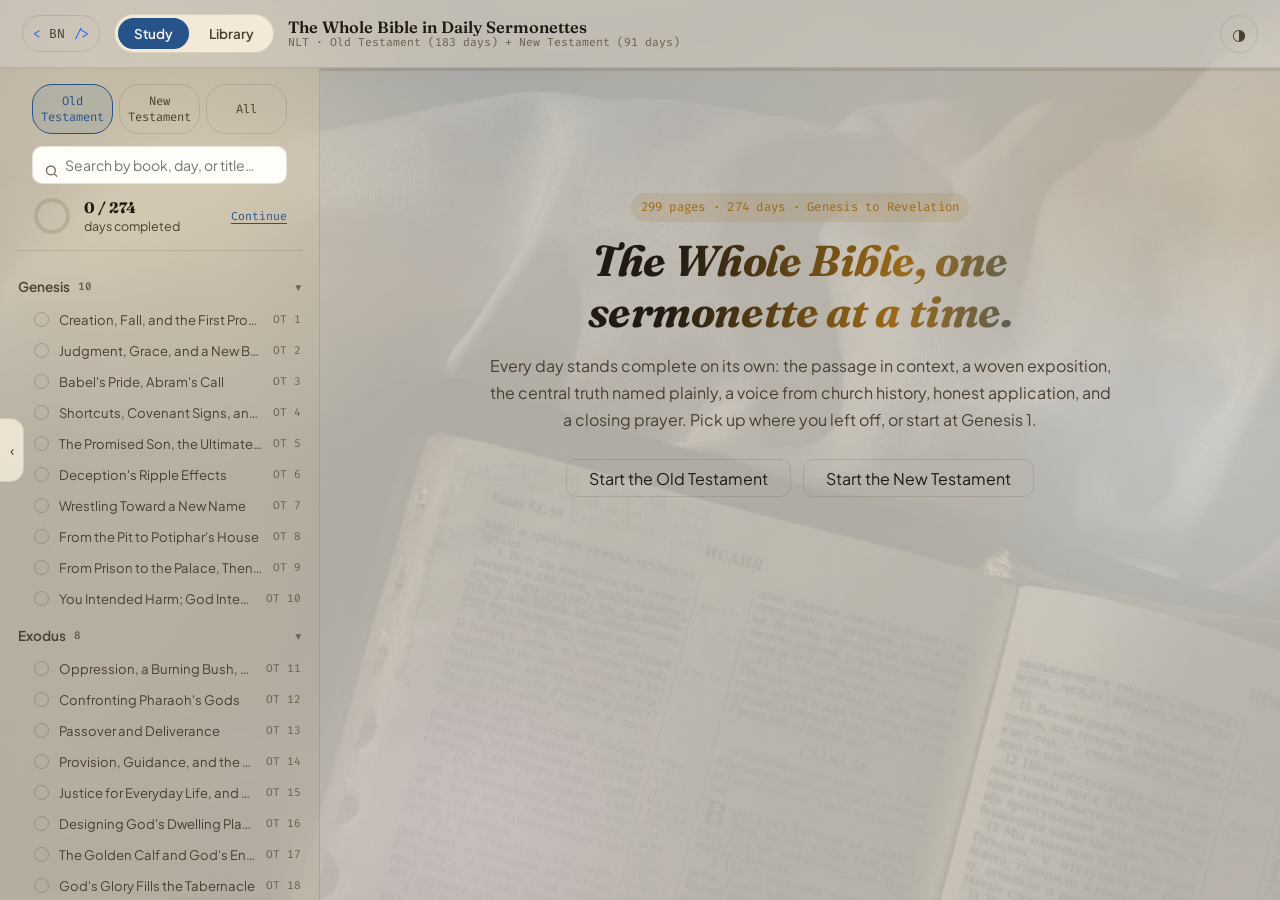
==== bible-study.html @ b226ba37 "new changes" ====
<!DOCTYPE html>
<html lang="en" data-theme="dark">
<head>
<meta charset="UTF-8" />
<meta name="viewport" content="width=device-width, initial-scale=1.0" />
<meta name="description" content="The Whole Bible in Daily Sermonettes (NLT) — a complete, self-contained 274-day devotional study guide through Genesis to Revelation, by Benson Ndambiri." />
<meta name="author" content="Benson Ndambiri" />
<meta property="og:title" content="The Whole Bible in Daily Sermonettes | Benson Ndambiri" />
<meta property="og:description" content="A complete, self-contained 274-day devotional study guide — Old Testament and New Testament, Scripture in context with exposition, central truth, church history, application, and prayer." />
<meta property="og:type" content="website" />
<meta name="twitter:card" content="summary" />
<meta name="robots" content="index, follow" />
<title>The Whole Bible in Daily Sermonettes | Benson Ndambiri</title>

<link rel="preconnect" href="https://fonts.googleapis.com" />
<link rel="preconnect" href="https://fonts.gstatic.com" crossorigin />
<link href="https://fonts.googleapis.com/css2?family=Fraunces:ital,opsz,wght@0,9..144,400;0,9..144,600;0,9..144,700;0,9..144,800;1,9..144,400;1,9..144,700&family=Plus+Jakarta+Sans:wght@300;400;500;600&family=Fira+Code:wght@400;500&display=swap" rel="stylesheet" />

<link rel="stylesheet" href="css/style.css" />
<link rel="stylesheet" href="css/bible-study.css" />
<link rel="icon" type="image/svg+xml" href="data:image/svg+xml,<svg xmlns='http://www.w3.org/2000/svg' viewBox='0 0 100 100'><text y='.9em' font-size='90'>📖</text></svg>" />
</head>
<body class="bs-body">
<div class="bs-light-fx" aria-hidden="true"><span class="lb1"></span><span class="lb2"></span><span class="lb3"></span></div>

<!-- Top bar -->
<header class="bs-topbar" id="bs-topbar">
  <a href="index.html" class="bs-back" aria-label="Back to portfolio">
    <span class="logo-bracket">&lt;</span>BN<span class="logo-bracket">/&gt;</span>
  </a>
  <div class="bs-tabs" role="tablist" aria-label="Choose a view">
    <button class="bs-tab-btn active" data-view="study" role="tab" aria-selected="true">Study</button>
    <button class="bs-tab-btn" data-view="resources" role="tab" aria-selected="false">Library</button>
  </div>
  <div class="bs-title-block">
    <b>The Whole Bible in Daily Sermonettes</b>
    <span>NLT · Old Testament (183 days) + New Testament (91 days)</span>
  </div>
  <div class="bs-top-actions">
    <button class="bs-icon-btn" id="bs-theme-toggle" aria-label="Toggle color theme">◐</button>
  </div>
</header>
<div class="bs-progressline" id="bs-progressline"><div class="bs-progressline-fill" id="bs-progress-fill"></div></div>

<div class="bs-scrim" id="bs-scrim"></div>

<main class="bs-main bs-view active" id="bs-view-study">
  <!-- Always-reachable edge handle, deliberately OUTSIDE the hover area below so
       hovering it doesn't also trigger the hover-to-peek behavior; it's a pure click toggle. -->
  <button class="bs-sidebar-handle" id="bs-sidebar-handle" aria-label="Show or hide study contents" aria-expanded="true">
    <span class="bs-handle-arrow">‹</span>
  </button>

  <!-- Sidebar + its hover-to-peek zone (desktop only) -->
  <div class="bs-sidebar-hover-area" id="bs-sidebar-hover-area">
    <aside class="bs-sidebar" id="bs-sidebar" aria-label="Study contents">
    <div class="bs-sidebar-head">
      <div class="bs-tracks" role="tablist" aria-label="Choose a testament">
        <button class="bs-track-btn active" data-track="OT">Old Testament</button>
        <button class="bs-track-btn" data-track="NT">New Testament</button>
        <button class="bs-track-btn" data-track="ALL">All</button>
      </div>
      <div class="bs-search-wrap">
        <svg width="15" height="15" viewBox="0 0 24 24" fill="none" stroke="currentColor" stroke-width="2"><circle cx="11" cy="11" r="7"/><line x1="21" y1="21" x2="16.65" y2="16.65"/></svg>
        <input type="search" class="bs-search" id="bs-search-input" placeholder="Search by book, day, or title…" aria-label="Search studies" />
      </div>
      <div class="bs-progress-summary">
        <svg class="bs-ring" viewBox="0 0 40 40" aria-hidden="true">
          <circle cx="20" cy="20" r="16" fill="none" stroke="var(--bs-border)" stroke-width="4"/>
          <circle id="bs-ring-fg" cx="20" cy="20" r="16" fill="none" stroke="var(--bs-gold)" stroke-width="4" stroke-linecap="round" transform="rotate(-90 20 20)"/>
        </svg>
        <div class="ptxt" id="bs-progress-text"><b>0 / 274</b><br>days completed</div>
        <button class="bs-continue-btn" id="bs-continue-btn">Continue</button>
      </div>
    </div>
    <nav class="bs-daylist" id="bs-daylist" aria-label="Days list"></nav>
    </aside>
  </div>

  <!-- Reader -->
  <section class="bs-reader-scroll" id="bs-reader-scroll">
    <div class="bs-reader" id="bs-reader"></div>
  </section>
</main>

<!-- ============================================================
RESOURCES LIBRARY — a catalogue of the whole Bible, book by book
and chapter by chapter, linking out to real, free study resources.
============================================================ -->
<section class="bs-resources bs-view" id="bs-view-resources" aria-label="Bible resources library">
  <div class="bs-resources-inner">
    <div class="bs-resources-head">
      <div class="bs-ref-badge">66 books · 1,189 chapters</div>
      <h2>The Resources Library</h2>
      <p>Every book of the Bible, Genesis to Revelation, with a plain-English overview and a
      direct link into every single chapter — the actual text, cross-references, and dozens of
      classic and modern commentaries side by side. Built for whenever you want to go deeper than
      today's sermonette.</p>
    </div>

    <!-- Step 1: choose a category before any books are shown -->
    <div class="bs-res-category-prompt" id="bs-res-category-prompt">
      <button class="bs-res-cat-card" data-cat="OT">
        <span class="cat-title">Old Testament</span>
        <span class="cat-sub">39 books · Genesis to Malachi</span>
      </button>
      <button class="bs-res-cat-card" data-cat="NT">
        <span class="cat-title">New Testament</span>
        <span class="cat-sub">27 books · Matthew to Revelation</span>
      </button>
      <button class="bs-res-cat-card" data-cat="ALL">
        <span class="cat-title">All 66 Books</span>
        <span class="cat-sub">The whole Bible, in canonical order</span>
      </button>
    </div>

    <!-- Step 2: once a category is chosen, a compact switcher + the matching book list -->
    <div class="bs-res-body" id="bs-res-body" hidden>
      <div class="bs-res-switcher" role="tablist" aria-label="Switch testament">
        <button class="bs-res-switch-btn" data-cat="OT">Old Testament</button>
        <button class="bs-res-switch-btn" data-cat="NT">New Testament</button>
        <button class="bs-res-switch-btn" data-cat="ALL">All</button>
      </div>
      <div class="bs-search-wrap bs-res-search-wrap">
        <svg width="15" height="15" viewBox="0 0 24 24" fill="none" stroke="currentColor" stroke-width="2"><circle cx="11" cy="11" r="7"/><line x1="21" y1="21" x2="16.65" y2="16.65"/></svg>
        <input type="search" class="bs-search" id="bs-res-search" placeholder="Find a book (e.g. Romans, Psalms, Revelation)…" aria-label="Search the resources library" />
      </div>

      <div class="bs-res-testament" id="bs-res-ot">
        <h3 class="bs-res-testament-title">Old Testament <span>39 books</span></h3>
        <div class="bs-res-book-list" data-testament="OT"></div>
      </div>
      <div class="bs-res-testament" id="bs-res-nt">
        <h3 class="bs-res-testament-title">New Testament <span>27 books</span></h3>
        <div class="bs-res-book-list" data-testament="NT"></div>
      </div>
    </div>

    <p class="bs-res-footnote">
      Overviews link to GotQuestions.org. Chapter links open BibleHub.com, which itself gives you
      the passage in dozens of translations plus commentaries including Matthew Henry, Spurgeon,
      Guzik, Calvin, Barnes, the Cambridge and Pulpit commentaries, and more — all on one page.
      "Read" links open the passage on BibleGateway in the NLT, matching this guide's translation.
    </p>
  </div>
</section>

<!-- Voice-from-history "open source" confirmation modal -->
<div class="bs-modal-overlay" id="bs-modal-overlay" aria-hidden="true">
  <div class="bs-modal" role="dialog" aria-modal="true" aria-labelledby="bs-modal-title">
    <div class="bs-modal-quote">&ldquo;</div>
    <h3 class="bs-modal-title" id="bs-modal-title">Read more from this voice?</h3>
    <p class="bs-modal-body" id="bs-modal-body"></p>
    <div class="bs-modal-actions">
      <button class="bs-modal-btn bs-modal-cancel" id="bs-modal-cancel">Not now</button>
      <button class="bs-modal-btn bs-modal-confirm" id="bs-modal-confirm">Open in a new tab ↗</button>
    </div>
  </div>
</div>

<script src="js/bible-data.js"></script>
<script src="js/resources-data.js"></script>
<script src="js/bible-study.js"></script>
</body>
</html>
---- css/style.css ----
/* ================================================================
   BENSON NDAMBIRI — PORTFOLIO
   Design: Dark-first, editorial, precision engineering aesthetic
   Fonts: Syne (display) + Figtree (body) + JetBrains Mono (code)
================================================================ */

/* ── CUSTOM PROPERTIES ───────────────────────────────────────── */
:root {
  /* Dark theme (default) */
  --bg-primary:     #07090f;
  --bg-secondary:   #0d1117;
  --bg-card:        #111520;
  --bg-card-hover:  #161b28;
  --bg-alt:         #0a0e19;

  --border:         rgba(255, 255, 255, 0.07);
  --border-strong:  rgba(255, 255, 255, 0.13);

  --text-primary:   #f0f4ff;
  --text-secondary: #8892aa;
  --text-muted:     #4a5568;

  --accent:         #4f9eff;
  --accent-dim:     rgba(79, 158, 255, 0.12);
  --accent-glow:    rgba(79, 158, 255, 0.25);
  --accent-alt:     #7c3aed;
  --accent-green:   #34d399;
  --accent-red:     #f87171;
  --accent-yellow:  #fbbf24;

  --nav-bg:         rgba(7, 9, 15, 0.85);
  --shadow-card:    0 4px 32px rgba(0, 0, 0, 0.45);
  --shadow-glow:    0 0 40px rgba(79, 158, 255, 0.18);

  --radius-sm:      6px;
  --radius-md:      12px;
  --radius-lg:      20px;
  --radius-xl:      28px;

  --transition:     0.25s cubic-bezier(0.4, 0, 0.2, 1);
  --transition-slow:0.45s cubic-bezier(0.4, 0, 0.2, 1);

  --nav-height:     68px;
  --container-w:    1160px;

  --font-display:   'Fraunces', Georgia, serif;
  --font-body:      'Plus Jakarta Sans', sans-serif;
  --font-mono:      'Fira Code', 'Courier New', monospace;
}

/* Light theme */
[data-theme="light"] {
  --bg-primary:     #f8faff;
  --bg-secondary:   #ffffff;
  --bg-card:        #ffffff;
  --bg-card-hover:  #f0f4ff;
  --bg-alt:         #f1f5fe;

  --border:         rgba(0, 0, 0, 0.07);
  --border-strong:  rgba(0, 0, 0, 0.12);

  --text-primary:   #0a0f1e;
  --text-secondary: #4a5568;
  --text-muted:     #94a3b8;

  --accent:         #2563eb;
  --accent-dim:     rgba(37, 99, 235, 0.08);
  --accent-glow:    rgba(37, 99, 235, 0.18);
  --accent-alt:     #6d28d9;

  --nav-bg:         rgba(248, 250, 255, 0.9);
  --shadow-card:    0 4px 24px rgba(0, 0, 0, 0.08);
}

/* ── RESET & BASE ─────────────────────────────────────────────── */
*, *::before, *::after {
  box-sizing: border-box;
  margin: 0;
  padding: 0;
}

html {
  scroll-behavior: smooth;
  font-size: 16px;
  -webkit-text-size-adjust: 100%;
}

body {
  font-family: var(--font-body);
  background: var(--bg-primary);
  color: var(--text-primary);
  line-height: 1.65;
  overflow-x: hidden;
  transition: background var(--transition-slow), color var(--transition-slow);
}

img { max-width: 100%; display: block; }
a { text-decoration: none; color: inherit; }
ul { list-style: none; }
button { border: none; cursor: pointer; background: none; font-family: inherit; }
em { font-style: italic; }

::selection {
  background: var(--accent);
  color: #fff;
}

/* ── SCROLLBAR ────────────────────────────────────────────────── */
::-webkit-scrollbar { width: 5px; }
::-webkit-scrollbar-track { background: var(--bg-primary); }
::-webkit-scrollbar-thumb { background: var(--accent); border-radius: 99px; }

/* ── TYPOGRAPHY ───────────────────────────────────────────────── */
h1, h2, h3, h4, h5 {
  font-family: var(--font-display);
  font-weight: 700;
  line-height: 1.18;
  letter-spacing: -0.01em;
}

/* ── LAYOUT UTILITIES ─────────────────────────────────────────── */
.container {
  width: 100%;
  max-width: var(--container-w);
  margin: 0 auto;
  padding: 0 clamp(20px, 5vw, 60px);
}

.section {
  padding: clamp(80px, 12vw, 140px) 0;
  position: relative;
}

.section-alt {
  background: var(--bg-alt);
}

.section-label {
  display: flex;
  align-items: center;
  gap: 12px;
  font-family: var(--font-mono);
  font-size: 0.72rem;
  text-transform: uppercase;
  letter-spacing: 0.18em;
  color: var(--accent);
  margin-bottom: 24px;
}

.label-line {
  display: block;
  width: 32px;
  height: 1px;
  background: var(--accent);
  flex-shrink: 0;
}

.section-heading {
  font-size: clamp(2.2rem, 5vw, 3.8rem);
  font-weight: 700;
  color: var(--text-primary);
  margin-bottom: 16px;
}

.section-heading em {
  color: var(--accent);
  font-style: italic;
  font-weight: 400;
}

.section-heading.center {
  text-align: center;
}

.section-sub {
  font-size: 1.05rem;
  color: var(--text-secondary);
  max-width: 520px;
  margin-bottom: 56px;
}

.section-sub.center {
  text-align: center;
  margin-left: auto;
  margin-right: auto;
}

/* ── BUTTONS ──────────────────────────────────────────────────── */
.btn {
  display: inline-flex;
  align-items: center;
  gap: 8px;
  padding: 13px 26px;
  border-radius: var(--radius-md);
  font-family: var(--font-body);
  font-weight: 600;
  font-size: 0.9rem;
  letter-spacing: 0.01em;
  transition: all var(--transition);
  cursor: pointer;
  white-space: nowrap;
}

.btn-primary {
  background: var(--accent);
  color: #fff;
  box-shadow: 0 4px 20px var(--accent-glow);
}
.btn-primary:hover {
  background: color-mix(in srgb, var(--accent) 85%, white);
  box-shadow: 0 6px 28px var(--accent-glow);
  transform: translateY(-1px);
}

.btn-ghost {
  background: transparent;
  color: var(--text-primary);
  border: 1px solid var(--border-strong);
}
.btn-ghost:hover {
  background: var(--accent-dim);
  border-color: var(--accent);
  color: var(--accent);
}

.btn-outline {
  background: transparent;
  color: var(--accent);
  border: 1px solid var(--accent);
}
.btn-outline:hover {
  background: var(--accent);
  color: #fff;
}

.btn-sm { padding: 9px 18px; font-size: 0.82rem; }
.btn-lg { padding: 16px 36px; font-size: 1rem; }

.btn-icon { font-size: 1.1em; }

/* ── NAVIGATION ───────────────────────────────────────────────── */
#navbar {
  position: fixed;
  top: 0;
  left: 0;
  right: 0;
  z-index: 1000;
  height: var(--nav-height);
  background: var(--nav-bg);
  backdrop-filter: blur(20px) saturate(180%);
  -webkit-backdrop-filter: blur(20px) saturate(180%);
  border-bottom: 1px solid transparent;
  transition: border-color var(--transition), background var(--transition);
}

#navbar.scrolled {
  border-bottom-color: var(--border);
}

.nav-inner {
  max-width: var(--container-w);
  margin: 0 auto;
  padding: 0 clamp(20px, 5vw, 60px);
  height: 100%;
  display: flex;
  align-items: center;
  justify-content: space-between;
  gap: 24px;
}

.nav-logo {
  font-family: var(--font-display);
  font-weight: 800;
  font-size: 1.1rem;
  letter-spacing: -0.02em;
  color: var(--text-primary);
  transition: color var(--transition);
}
.nav-logo:hover { color: var(--accent); }
.logo-bracket { color: var(--accent); }

.nav-links {
  display: flex;
  align-items: center;
  gap: 6px;
}

.nav-links a {
  padding: 7px 13px;
  border-radius: var(--radius-sm);
  font-size: 0.88rem;
  font-weight: 500;
  color: var(--text-secondary);
  transition: color var(--transition), background var(--transition);
}
.nav-links a:hover,
.nav-links a.active {
  color: var(--text-primary);
  background: var(--accent-dim);
}

.nav-actions {
  display: flex;
  align-items: center;
  gap: 10px;
}

.theme-btn {
  width: 36px;
  height: 36px;
  border-radius: 50%;
  display: flex;
  align-items: center;
  justify-content: center;
  background: var(--bg-card);
  border: 1px solid var(--border);
  color: var(--text-secondary);
  font-size: 1rem;
  transition: all var(--transition);
}
.theme-btn:hover {
  background: var(--accent-dim);
  border-color: var(--accent);
  color: var(--accent);
}

.nav-hamburger {
  display: none;
  flex-direction: column;
  gap: 5px;
  width: 36px;
  height: 36px;
  align-items: center;
  justify-content: center;
}
.nav-hamburger span {
  display: block;
  width: 22px;
  height: 2px;
  background: var(--text-primary);
  border-radius: 2px;
  transition: all var(--transition);
}
.nav-hamburger.open span:nth-child(1) { transform: translateY(7px) rotate(45deg); }
.nav-hamburger.open span:nth-child(2) { opacity: 0; }
.nav-hamburger.open span:nth-child(3) { transform: translateY(-7px) rotate(-45deg); }

/* Mobile nav */
.nav-mobile {
  position: fixed;
  top: var(--nav-height);
  left: 0;
  right: 0;
  background: var(--bg-secondary);
  border-bottom: 1px solid var(--border);
  padding: 16px 24px 24px;
  transform: translateY(-110%);
  opacity: 0;
  transition: transform var(--transition), opacity var(--transition);
  z-index: 999;
}
.nav-mobile.open {
  transform: translateY(0);
  opacity: 1;
}
.nav-mobile ul {
  display: flex;
  flex-direction: column;
  gap: 4px;
}
.nav-mobile a {
  display: block;
  padding: 11px 14px;
  border-radius: var(--radius-sm);
  font-weight: 500;
  color: var(--text-secondary);
  transition: all var(--transition);
}
.nav-mobile a:hover {
  color: var(--text-primary);
  background: var(--accent-dim);
}

/* ── HERO ─────────────────────────────────────────────────────── */
.hero {
  min-height: 100vh;
  display: flex;
  align-items: center;
  position: relative;
  overflow: hidden;
  padding: calc(var(--nav-height) + 60px) clamp(20px, 5vw, 60px) 80px;
}

#hero-canvas {
  position: absolute;
  inset: 0;
  z-index: 0;
  opacity: 0.55;
}

.hero-grid-overlay {
  position: absolute;
  inset: 0;
  z-index: 0;
  background-image:
    linear-gradient(rgba(79, 158, 255, 0.04) 1px, transparent 1px),
    linear-gradient(90deg, rgba(79, 158, 255, 0.04) 1px, transparent 1px);
  background-size: 60px 60px;
  mask-image: radial-gradient(ellipse 80% 80% at 50% 50%, black 40%, transparent 100%);
}

.hero-content {
  position: relative;
  z-index: 1;
  max-width: var(--container-w);
  width: 100%;
  margin: 0 auto;
}

.hero-badge {
  display: inline-flex;
  align-items: center;
  gap: 9px;
  background: var(--accent-dim);
  border: 1px solid rgba(79, 158, 255, 0.2);
  border-radius: 99px;
  padding: 6px 16px;
  font-family: var(--font-mono);
  font-size: 0.72rem;
  letter-spacing: 0.08em;
  color: var(--accent);
  margin-bottom: 32px;
  animation: fadeInDown 0.8s ease forwards;
}

.badge-dot {
  width: 7px;
  height: 7px;
  border-radius: 50%;
  background: var(--accent-green);
  animation: pulse-dot 2s ease infinite;
  flex-shrink: 0;
}

@keyframes pulse-dot {
  0%, 100% { transform: scale(1); opacity: 1; }
  50% { transform: scale(1.35); opacity: 0.7; }
}

.hero-name {
  font-size: clamp(4rem, 10vw, 9rem);
  font-weight: 800;
  letter-spacing: -0.025em;
  line-height: 0.92;
  margin-bottom: 28px;
  display: flex;
  flex-direction: column;
}

.hero-name-first { color: var(--text-primary); }
.hero-name-last  { color: var(--accent); }

.hero-title-line {
  display: flex;
  align-items: baseline;
  gap: 12px;
  font-size: clamp(1.1rem, 2.5vw, 1.6rem);
  font-weight: 400;
  color: var(--text-secondary);
  margin-bottom: 20px;
  font-family: var(--font-display);
  min-height: 2.2em;
  font-style: italic;
}

.title-static { color: var(--text-secondary); font-style: italic; }

.title-rotating {
  color: var(--accent);
  font-weight: 600;
  font-style: italic;
  border-right: 2px solid var(--accent);
  white-space: nowrap;
  overflow: hidden;
  animation: blink-caret 0.85s step-end infinite;
}

@keyframes blink-caret {
  0%, 100% { border-color: var(--accent); }
  50% { border-color: transparent; }
}

.hero-summary {
  font-size: 1rem;
  color: var(--text-secondary);
  margin-bottom: 36px;
  line-height: 1.8;
}

.hero-location {
  display: inline-flex;
  align-items: center;
  gap: 5px;
  font-size: 0.88rem;
  color: var(--text-muted);
  margin-top: 6px;
}

.hero-cta {
  display: flex;
  flex-wrap: wrap;
  gap: 14px;
  margin-bottom: 60px;
}

.hero-stats {
  display: flex;
  align-items: center;
  gap: 32px;
  flex-wrap: wrap;
}

.stat {
  display: flex;
  flex-direction: column;
  gap: 2px;
}

.stat-num {
  font-family: var(--font-display);
  font-size: 1.6rem;
  font-weight: 800;
  color: var(--text-primary);
  letter-spacing: -0.03em;
}

.stat-label {
  font-size: 0.72rem;
  color: var(--text-muted);
  text-transform: uppercase;
  letter-spacing: 0.1em;
  font-family: var(--font-mono);
}

.stat-divider {
  width: 1px;
  height: 40px;
  background: var(--border-strong);
}

.hero-scroll-hint {
  position: absolute;
  bottom: 36px;
  left: 50%;
  transform: translateX(-50%);
  display: flex;
  flex-direction: column;
  align-items: center;
  gap: 8px;
  color: var(--text-muted);
  font-size: 0.7rem;
  letter-spacing: 0.15em;
  text-transform: uppercase;
  font-family: var(--font-mono);
  animation: fadeIn 2s ease 1.5s both;
}

.scroll-line {
  width: 1px;
  height: 40px;
  background: linear-gradient(to bottom, var(--text-muted), transparent);
  animation: scroll-drop 1.8s ease-in-out infinite;
}

@keyframes scroll-drop {
  0% { transform: scaleY(0); transform-origin: top; opacity: 0; }
  40% { transform: scaleY(1); transform-origin: top; opacity: 1; }
  60% { transform: scaleY(1); transform-origin: bottom; opacity: 1; }
  100% { transform: scaleY(0); transform-origin: bottom; opacity: 0; }
}

/* ── REVEAL ANIMATIONS ───────────────────────────────────────── */
.reveal-up {
  opacity: 0;
  transform: translateY(28px);
  animation: reveal-up-anim 0.7s cubic-bezier(0.4, 0, 0.2, 1) forwards;
}
.delay-1 { animation-delay: 0.12s; }
.delay-2 { animation-delay: 0.24s; }
.delay-3 { animation-delay: 0.36s; }
.delay-4 { animation-delay: 0.48s; }
.delay-5 { animation-delay: 0.60s; }

@keyframes reveal-up-anim {
  to { opacity: 1; transform: translateY(0); }
}

@keyframes fadeIn {
  from { opacity: 0; }
  to { opacity: 1; }
}

@keyframes fadeInDown {
  from { opacity: 0; transform: translateY(-12px); }
  to { opacity: 1; transform: translateY(0); }
}

/* ── ABOUT ─────────────────────────────────────────────────────── */
.about-grid {
  display: grid;
  grid-template-columns: 340px 1fr;
  gap: 80px;
  align-items: start;
}

.about-visual {
  display: flex;
  flex-direction: column;
  gap: 24px;
  position: sticky;
  top: calc(var(--nav-height) + 24px);
}

.avatar-frame {
  position: relative;
  width: 220px;
}

.avatar-placeholder {
  width: 220px;
  height: 220px;
  border-radius: var(--radius-xl);
  background: linear-gradient(135deg, var(--accent) 0%, var(--accent-alt) 100%);
  display: flex;
  align-items: center;
  justify-content: center;
  font-family: var(--font-display);
  font-size: 3rem;
  font-weight: 800;
  color: white;
  letter-spacing: -0.04em;
  position: relative;
  z-index: 1;
}

.avatar-ring {
  position: absolute;
  inset: -6px;
  border-radius: calc(var(--radius-xl) + 6px);
  border: 2px dashed rgba(79, 158, 255, 0.35);
  animation: spin-slow 20s linear infinite;
  z-index: 0;
}

@keyframes spin-slow {
  from { transform: rotate(0deg); }
  to { transform: rotate(360deg); }
}

.avatar-tag {
  position: absolute;
  bottom: -14px;
  right: -14px;
  background: var(--bg-card);
  border: 1px solid var(--border-strong);
  border-radius: 99px;
  padding: 6px 14px;
  font-size: 0.75rem;
  font-weight: 600;
  color: var(--accent-green);
  display: flex;
  align-items: center;
  gap: 6px;
  z-index: 2;
  white-space: nowrap;
}

.tag-dot {
  width: 6px;
  height: 6px;
  border-radius: 50%;
  background: var(--accent-green);
  animation: pulse-dot 2s ease infinite;
}

/* Terminal */
.about-terminal {
  background: var(--bg-card);
  border: 1px solid var(--border);
  border-radius: var(--radius-md);
  overflow: hidden;
  box-shadow: var(--shadow-card);
}

.terminal-bar {
  display: flex;
  align-items: center;
  gap: 7px;
  padding: 10px 14px;
  background: rgba(255,255,255,0.03);
  border-bottom: 1px solid var(--border);
}

.t-dot {
  width: 11px;
  height: 11px;
  border-radius: 50%;
}
.t-dot.red    { background: #ff5f56; }
.t-dot.yellow { background: #ffbd2e; }
.t-dot.green  { background: #27c93f; }

.t-title {
  font-family: var(--font-mono);
  font-size: 0.72rem;
  color: var(--text-muted);
  margin-left: 4px;
}

.terminal-body {
  padding: 16px;
  font-family: var(--font-mono);
  font-size: 0.78rem;
  line-height: 1.9;
  color: var(--text-secondary);
  white-space: pre-wrap;
  word-break: break-word;
}

.t-cmd   { color: var(--accent); display: block; margin-bottom: 4px; }
.t-key   { color: #7dd3fc; }
.t-val   { color: #fcd34d; }
.t-green { color: var(--accent-green); }

/* About text */
.about-text { padding-top: 8px; }

.about-para {
  color: var(--text-secondary);
  font-size: 1.02rem;
  line-height: 1.8;
  margin-bottom: 20px;
}
.about-para strong { color: var(--text-primary); font-weight: 600; }

.about-langs {
  display: flex;
  flex-wrap: wrap;
  gap: 10px;
  margin-top: 32px;
}

.lang-chip {
  display: flex;
  align-items: center;
  gap: 8px;
  background: var(--bg-card);
  border: 1px solid var(--border);
  border-radius: 99px;
  padding: 7px 16px;
  font-size: 0.82rem;
  color: var(--text-secondary);
}

.lang-level {
  width: 8px;
  height: 8px;
  border-radius: 50%;
  flex-shrink: 0;
}
.lang-level.native { background: var(--accent-green); }
.lang-level.pro    { background: var(--accent); }
.lang-level.basic  { background: var(--accent-yellow); }

/* ── SKILLS ────────────────────────────────────────────────────── */
.skills-grid {
  display: grid;
  grid-template-columns: repeat(auto-fit, minmax(280px, 1fr));
  gap: 24px;
  margin-bottom: 60px;
}

.skill-card {
  background: var(--bg-card);
  border: 1px solid var(--border);
  border-radius: var(--radius-lg);
  padding: 28px;
  transition: border-color var(--transition), box-shadow var(--transition), transform var(--transition);
  position: relative;
  overflow: hidden;
}

.skill-card::before {
  content: '';
  position: absolute;
  top: 0; left: 0; right: 0;
  height: 2px;
  background: linear-gradient(90deg, var(--accent), transparent);
  opacity: 0;
  transition: opacity var(--transition);
}

.skill-card:hover {
  border-color: rgba(79, 158, 255, 0.25);
  box-shadow: var(--shadow-glow);
  transform: translateY(-3px);
  background: var(--bg-card-hover);
}

.skill-card:hover::before { opacity: 1; }

.skill-card-icon {
  width: 44px;
  height: 44px;
  border-radius: var(--radius-sm);
  background: var(--accent-dim);
  display: flex;
  align-items: center;
  justify-content: center;
  margin-bottom: 18px;
}

.skill-card-icon svg {
  width: 22px;
  height: 22px;
  color: var(--accent);
}

.skill-card-title {
  font-family: var(--font-display);
  font-size: 0.95rem;
  font-weight: 700;
  color: var(--text-primary);
  margin-bottom: 22px;
  letter-spacing: 0;
}

.skill-list { display: flex; flex-direction: column; gap: 14px; }

.skill-item {
  display: grid;
  grid-template-columns: 1fr auto;
  grid-template-rows: auto auto;
  gap: 6px 10px;
  align-items: center;
}

.skill-name {
  font-size: 0.85rem;
  color: var(--text-secondary);
  font-weight: 500;
}

.skill-pct {
  font-family: var(--font-mono);
  font-size: 0.72rem;
  color: var(--accent);
  font-weight: 600;
}

.skill-bar {
  grid-column: 1 / -1;
  height: 4px;
  background: var(--border);
  border-radius: 99px;
  overflow: hidden;
}

.skill-fill {
  height: 100%;
  background: linear-gradient(90deg, var(--accent), var(--accent-alt));
  border-radius: 99px;
  width: 0%;
  transition: width 1.2s cubic-bezier(0.4, 0, 0.2, 1);
}

/* Pipeline strip */
.pipeline-strip {
  background: var(--bg-card);
  border: 1px solid var(--border);
  border-radius: var(--radius-md);
  padding: 22px 32px;
  overflow-x: auto;
}

.pipeline-flow {
  display: flex;
  align-items: center;
  gap: 8px;
  min-width: max-content;
  margin: 0 auto;
  width: fit-content;
}

.pipe-node {
  padding: 8px 20px;
  border-radius: var(--radius-sm);
  font-family: var(--font-mono);
  font-size: 0.78rem;
  font-weight: 500;
  background: var(--bg-alt);
  border: 1px solid var(--border);
  color: var(--text-secondary);
  transition: all var(--transition);
  white-space: nowrap;
}

.pipe-node.active {
  background: var(--accent-dim);
  border-color: rgba(79, 158, 255, 0.35);
  color: var(--accent);
  animation: pipe-pulse 2s ease-in-out infinite;
}

.pipe-node.accent {
  background: linear-gradient(135deg, rgba(124, 58, 237, 0.15), rgba(79, 158, 255, 0.1));
  border-color: rgba(124, 58, 237, 0.35);
  color: #a78bfa;
}

@keyframes pipe-pulse {
  0%, 100% { box-shadow: none; }
  50% { box-shadow: 0 0 16px var(--accent-glow); }
}

.pipe-arrow {
  color: var(--text-muted);
  font-size: 0.9rem;
  font-family: var(--font-mono);
}

/* ── EXPERIENCE TIMELINE ──────────────────────────────────────── */
.timeline {
  display: flex;
  flex-direction: column;
  gap: 0;
  position: relative;
  padding-left: 40px;
}

.timeline::before {
  content: '';
  position: absolute;
  left: 10px;
  top: 14px;
  bottom: 14px;
  width: 1px;
  background: linear-gradient(to bottom, var(--accent), transparent);
}

.timeline-item {
  position: relative;
  padding-bottom: 48px;
}

.timeline-item:last-child { padding-bottom: 0; }

.timeline-dot {
  position: absolute;
  left: -35px;
  top: 20px;
  width: 12px;
  height: 12px;
  border-radius: 50%;
  background: var(--accent);
  border: 2px solid var(--bg-primary);
  box-shadow: 0 0 12px var(--accent-glow);
}

.timeline-card {
  background: var(--bg-card);
  border: 1px solid var(--border);
  border-radius: var(--radius-lg);
  padding: clamp(24px, 4vw, 36px);
  transition: border-color var(--transition), box-shadow var(--transition);
}

.timeline-card:hover {
  border-color: rgba(79, 158, 255, 0.22);
  box-shadow: var(--shadow-card);
}

.tl-header {
  display: flex;
  align-items: flex-start;
  justify-content: space-between;
  gap: 16px;
  margin-bottom: 10px;
  flex-wrap: wrap;
}

.tl-meta {
  display: flex;
  flex-direction: column;
  gap: 3px;
}

.tl-company {
  font-family: var(--font-display);
  font-weight: 700;
  font-size: 1.05rem;
  color: var(--accent);
}

.tl-period {
  font-family: var(--font-mono);
  font-size: 0.72rem;
  color: var(--text-muted);
  letter-spacing: 0.06em;
}

.tl-badge {
  background: var(--accent-dim);
  border: 1px solid rgba(79, 158, 255, 0.2);
  border-radius: 99px;
  padding: 4px 14px;
  font-size: 0.72rem;
  font-family: var(--font-mono);
  color: var(--accent);
  white-space: nowrap;
}

.tl-role {
  font-size: 1.2rem;
  color: var(--text-primary);
  margin-bottom: 12px;
  font-weight: 600;
}

.tl-desc {
  color: var(--text-secondary);
  font-size: 0.95rem;
  line-height: 1.75;
  margin-bottom: 18px;
}

.tl-highlights {
  display: flex;
  flex-direction: column;
  gap: 6px;
}

.tl-highlights li {
  font-size: 0.85rem;
  color: var(--text-muted);
  padding-left: 16px;
  position: relative;
}

.tl-highlights li::before {
  content: '→';
  position: absolute;
  left: 0;
  color: var(--accent);
  font-size: 0.8rem;
}

/* ── PROJECTS ──────────────────────────────────────────────────── */
.projects-grid {
  display: grid;
  grid-template-columns: 1fr 1fr;
  grid-template-rows: auto auto;
  gap: 24px;
}

.project-card {
  background: var(--bg-card);
  border: 1px solid var(--border);
  border-radius: var(--radius-xl);
  overflow: hidden;
  transition: border-color var(--transition), box-shadow var(--transition), transform var(--transition);
}

.project-card:hover {
  border-color: rgba(79, 158, 255, 0.28);
  box-shadow: var(--shadow-glow);
  transform: translateY(-4px);
}

.project-card.featured {
  grid-column: 1 / -1;
}

.project-card.featured .project-card-inner {
  display: grid;
  grid-template-columns: 260px 1fr;
}

.project-visual {
  position: relative;
  overflow: hidden;
  min-height: 200px;
  display: flex;
  align-items: center;
  justify-content: center;
}

.project-bg {
  position: absolute;
  inset: 0;
}

.bg-1 {
  background: radial-gradient(ellipse at 30% 50%, rgba(79, 158, 255, 0.2) 0%, transparent 70%),
              linear-gradient(135deg, #0d1117 0%, #0a0e19 100%);
}
.bg-2 {
  background: radial-gradient(ellipse at 60% 40%, rgba(124, 58, 237, 0.2) 0%, transparent 70%),
              linear-gradient(135deg, #0d0f17 0%, #0e0a19 100%);
}
.bg-3 {
  background: radial-gradient(ellipse at 50% 60%, rgba(52, 211, 153, 0.15) 0%, transparent 70%),
              linear-gradient(135deg, #0a110e 0%, #070f0d 100%);
}

.project-icon-large {
  font-size: 3.5rem;
  position: relative;
  z-index: 1;
  filter: drop-shadow(0 4px 20px rgba(79,158,255,0.3));
}

.project-glow {
  position: absolute;
  width: 120px;
  height: 120px;
  background: radial-gradient(circle, var(--accent-glow), transparent);
  border-radius: 50%;
  z-index: 0;
  animation: float-glow 4s ease-in-out infinite;
}

@keyframes float-glow {
  0%, 100% { transform: translateY(0); opacity: 0.6; }
  50% { transform: translateY(-12px); opacity: 1; }
}

.project-content {
  padding: clamp(24px, 3vw, 36px);
}

.project-tags {
  display: flex;
  flex-wrap: wrap;
  gap: 8px;
  margin-bottom: 16px;
}

.tag {
  padding: 4px 12px;
  border-radius: 99px;
  font-size: 0.72rem;
  font-family: var(--font-mono);
  font-weight: 500;
  background: var(--bg-alt);
  border: 1px solid var(--border);
  color: var(--text-muted);
}

.tag-featured {
  background: rgba(251, 191, 36, 0.1);
  border-color: rgba(251, 191, 36, 0.25);
  color: var(--accent-yellow);
}

.project-title {
  font-size: clamp(1.2rem, 2.5vw, 1.55rem);
  color: var(--text-primary);
  margin-bottom: 12px;
  font-weight: 700;
  font-family: var(--font-display);
  letter-spacing: -0.02em;
}

.project-desc {
  font-size: 0.92rem;
  color: var(--text-secondary);
  line-height: 1.75;
  margin-bottom: 18px;
}

.project-highlights {
  display: flex;
  flex-direction: column;
  gap: 5px;
  margin-bottom: 24px;
}

.project-highlights li {
  font-size: 0.82rem;
  color: var(--text-muted);
  padding-left: 15px;
  position: relative;
}

.project-highlights li::before {
  content: '✓';
  position: absolute;
  left: 0;
  color: var(--accent-green);
  font-size: 0.75rem;
}

.project-actions {
  display: flex;
  flex-wrap: wrap;
  gap: 10px;
}

/* ── CERTIFICATIONS ───────────────────────────────────────────── */
.certs-grid {
  display: grid;
  grid-template-columns: repeat(auto-fill, minmax(220px, 1fr));
  gap: 20px;
}

.cert-card {
  background: var(--bg-card);
  border: 1px solid var(--border);
  border-radius: var(--radius-lg);
  padding: 28px 24px;
  display: flex;
  flex-direction: column;
  align-items: flex-start;
  gap: 16px;
  position: relative;
  overflow: hidden;
  transition: border-color var(--transition), box-shadow var(--transition), transform var(--transition);
}

.cert-card::after {
  content: '';
  position: absolute;
  bottom: 0; left: 0; right: 0;
  height: 2px;
  background: linear-gradient(90deg, var(--accent), transparent);
  opacity: 0;
  transition: opacity var(--transition);
}

.cert-card:hover {
  border-color: rgba(79, 158, 255, 0.25);
  box-shadow: var(--shadow-glow);
  transform: translateY(-3px);
}
.cert-card:hover::after { opacity: 1; }

.cert-card.cert-primary {
  background: linear-gradient(135deg, rgba(79, 158, 255, 0.07), rgba(124, 58, 237, 0.05));
  border-color: rgba(79, 158, 255, 0.2);
}

.cert-badge-wrap {
  position: relative;
  display: inline-block;
}

.cert-badge {
  font-size: 2.2rem;
  line-height: 1;
  display: block;
}

.cert-glow {
  position: absolute;
  inset: -8px;
  background: radial-gradient(circle, var(--accent-glow), transparent 70%);
  border-radius: 50%;
  animation: float-glow 3s ease-in-out infinite;
}

.cert-info {
  display: flex;
  flex-direction: column;
  gap: 4px;
}

.cert-issuer {
  font-family: var(--font-mono);
  font-size: 0.68rem;
  letter-spacing: 0.12em;
  text-transform: uppercase;
  color: var(--accent);
}

.cert-name {
  font-size: 0.98rem;
  font-weight: 700;
  color: var(--text-primary);
  line-height: 1.3;
}

.cert-id {
  font-family: var(--font-mono);
  font-size: 0.72rem;
  color: var(--text-muted);
}

.cert-ribbon {
  position: absolute;
  top: 14px;
  right: -1px;
  background: var(--accent-dim);
  border: 1px solid rgba(79, 158, 255, 0.25);
  border-right: none;
  padding: 3px 12px;
  font-size: 0.65rem;
  font-family: var(--font-mono);
  color: var(--accent);
  border-radius: 4px 0 0 4px;
  letter-spacing: 0.08em;
}

/* ── VOLUNTEER ────────────────────────────────────────────────── */
.volunteer-grid {
  display: grid;
  grid-template-columns: repeat(auto-fit, minmax(300px, 1fr));
  gap: 24px;
}

.vol-card {
  background: var(--bg-card);
  border: 1px solid var(--border);
  border-radius: var(--radius-lg);
  padding: 32px;
  display: flex;
  gap: 20px;
  transition: border-color var(--transition), box-shadow var(--transition);
}

.vol-card:hover {
  border-color: rgba(79, 158, 255, 0.22);
  box-shadow: var(--shadow-card);
}

.vol-icon {
  font-size: 2.2rem;
  flex-shrink: 0;
  margin-top: 2px;
}

.vol-org {
  font-family: var(--font-mono);
  font-size: 0.7rem;
  text-transform: uppercase;
  letter-spacing: 0.1em;
  color: var(--accent);
  display: block;
  margin-bottom: 6px;
}

.vol-role {
  font-size: 1.05rem;
  font-weight: 700;
  color: var(--text-primary);
  margin-bottom: 10px;
}

.vol-desc {
  font-size: 0.9rem;
  color: var(--text-secondary);
  line-height: 1.7;
}

/* ── CONTACT ───────────────────────────────────────────────────── */
.contact-section {
  background: var(--bg-secondary);
  position: relative;
  overflow: hidden;
}

.contact-section::before {
  content: '';
  position: absolute;
  top: -200px;
  left: 50%;
  transform: translateX(-50%);
  width: 800px;
  height: 800px;
  background: radial-gradient(circle, rgba(79, 158, 255, 0.07), transparent 70%);
  pointer-events: none;
}

.contact-content {
  max-width: 680px;
}

.contact-sub {
  font-size: 1.05rem;
  color: var(--text-secondary);
  line-height: 1.8;
  margin-bottom: 48px;
}

.contact-links {
  display: flex;
  flex-direction: column;
  gap: 12px;
  margin-bottom: 48px;
}

.contact-link {
  display: flex;
  align-items: center;
  gap: 18px;
  background: var(--bg-card);
  border: 1px solid var(--border);
  border-radius: var(--radius-md);
  padding: 18px 22px;
  transition: all var(--transition);
  group: true;
}

.contact-link:hover {
  border-color: rgba(79, 158, 255, 0.3);
  background: var(--bg-card-hover);
  transform: translateX(6px);
}

.cl-icon {
  width: 44px;
  height: 44px;
  border-radius: var(--radius-sm);
  background: var(--accent-dim);
  display: flex;
  align-items: center;
  justify-content: center;
  flex-shrink: 0;
}

.cl-icon svg {
  width: 20px;
  height: 20px;
  color: var(--accent);
}

.cl-text {
  display: flex;
  flex-direction: column;
  gap: 2px;
  flex: 1;
}

.cl-label {
  font-family: var(--font-mono);
  font-size: 0.68rem;
  text-transform: uppercase;
  letter-spacing: 0.12em;
  color: var(--text-muted);
}

.cl-value {
  font-size: 0.92rem;
  color: var(--text-primary);
  font-weight: 500;
}

.cl-arrow {
  color: var(--accent);
  font-size: 1.1rem;
  opacity: 0;
  transform: translateX(-6px);
  transition: all var(--transition);
}

.contact-link:hover .cl-arrow {
  opacity: 1;
  transform: translateX(0);
}

.contact-cta {
  display: flex;
  gap: 16px;
  flex-wrap: wrap;
}

/* ── FOOTER ───────────────────────────────────────────────────── */
.footer {
  border-top: 1px solid var(--border);
  padding: 40px 0;
  background: var(--bg-primary);
}

.footer-inner {
  display: flex;
  align-items: center;
  justify-content: space-between;
  flex-wrap: wrap;
  gap: 24px;
}

.footer-brand {
  display: flex;
  flex-direction: column;
  gap: 6px;
}

.footer-brand p {
  font-size: 0.8rem;
  color: var(--text-muted);
  line-height: 1.6;
}

.footer-links {
  display: flex;
  gap: 20px;
  flex-wrap: wrap;
}

.footer-links a {
  font-size: 0.85rem;
  color: var(--text-muted);
  transition: color var(--transition);
}
.footer-links a:hover { color: var(--accent); }

.footer-copy {
  font-size: 0.78rem;
  color: var(--text-muted);
  font-family: var(--font-mono);
}

/* ── SCROLL REVEAL UTILITY ────────────────────────────────────── */
.js-reveal {
  opacity: 0;
  transform: translateY(24px);
  transition: opacity 0.65s ease, transform 0.65s ease;
}
.js-reveal.visible {
  opacity: 1;
  transform: translateY(0);
}
.js-reveal-delay-1 { transition-delay: 0.08s; }
.js-reveal-delay-2 { transition-delay: 0.16s; }
.js-reveal-delay-3 { transition-delay: 0.24s; }

/* ── RESPONSIVE ────────────────────────────────────────────────── */
@media (max-width: 1024px) {
  .about-grid {
    grid-template-columns: 1fr;
    gap: 48px;
  }
  .about-visual {
    position: static;
    flex-direction: row;
    align-items: flex-start;
    flex-wrap: wrap;
    gap: 32px;
  }
  .project-card.featured .project-card-inner {
    grid-template-columns: 1fr;
  }
}

@media (max-width: 768px) {
  .nav-links { display: none; }
  .nav-hamburger { display: flex; }

  .hero-name { font-size: clamp(3.2rem, 14vw, 6rem); }

  .projects-grid {
    grid-template-columns: 1fr;
  }
  .project-card.featured { grid-column: 1; }

  .skills-grid { grid-template-columns: 1fr; }

  .certs-grid { grid-template-columns: repeat(auto-fill, minmax(180px, 1fr)); }

  .timeline { padding-left: 28px; }

  .footer-inner { flex-direction: column; align-items: flex-start; }

  .hero-stats { gap: 20px; }
  .stat-divider { display: none; }

  .about-visual { flex-direction: column; }
}

@media (max-width: 480px) {
  .hero-cta { flex-direction: column; }
  .hero-cta .btn { justify-content: center; }
  .contact-cta { flex-direction: column; }
  .vol-card { flex-direction: column; }
}

/* ── REDUCED MOTION ───────────────────────────────────────────── */
@media (prefers-reduced-motion: reduce) {
  *, *::before, *::after {
    animation-duration: 0.01ms !important;
    transition-duration: 0.01ms !important;
  }
  html { scroll-behavior: auto; }
}
---- css/bible-study.css ----
/* ============================================================
   BIBLE STUDY — stylesheet
   Extends the portfolio's existing visual language (Fraunces /
   Plus Jakarta Sans / Fira Code, dark-navy-first theme, blue
   accent) into a dedicated reading application. Loaded on both
   index.html (for the homepage promo card) and bible-study.html
   (for the full reader). Does not redeclare .nav / .btn / .footer —
   those inherit from css/style.css so the chrome stays identical
   to the rest of the site.
   ============================================================ */

:root{
  --bs-serif:'Fraunces',serif;
  --bs-sans:'Plus Jakarta Sans',system-ui,sans-serif;
  --bs-mono:'Fira Code',monospace;
  --bs-radius:14px;
  --bs-radius-sm:8px;
}

/* ---- Dark theme: warm near-black, jewel-tone section accents ---- */
[data-theme="dark"]{
  --bs-bg:#0b0a10;
  --bs-bg-raised:#16151f;
  --bs-panel:#1a1826;
  --bs-panel-2:#131220;
  --bs-border:rgba(255,255,255,.09);
  --bs-border-strong:rgba(255,255,255,.18);
  --bs-text:#f4efe4;
  --bs-text-dim:#ada6c2;
  --bs-text-faint:#6b6580;

  --bs-accent:#8fb4ff;         /* links, ref badges, crumbs */
  --bs-accent-dim:rgba(143,180,255,.14);
  --bs-gold:#f0c675;           /* title-accent partner */
  --bs-gold-dim:rgba(240,198,117,.16);

  --bs-scene:#5fd1c9;          /* setting the scene — teal */
  --bs-scene-dim:rgba(95,209,201,.13);
  --bs-passage:#b39cf0;        /* the passage opened up — violet */
  --bs-passage-dim:rgba(179,156,240,.13);
  --bs-truth:#f0c675;          /* central truth — gold */
  --bs-truth-dim:rgba(240,198,117,.14);
  --bs-voice:#ef97b8;          /* voice from history — rose */
  --bs-voice-dim:rgba(239,151,184,.13);
  --bs-living:#7fd99b;         /* living it out — green */
  --bs-living-dim:rgba(127,217,155,.14);
  --bs-prayer:#f2a35f;         /* prayer — warm amber */
  --bs-prayer-dim:rgba(242,163,95,.15);
}

/* ---- Light theme: warm parchment, deep ink & jewel accents ---- */
[data-theme="light"]{
  --bs-bg:#faf5ea;
  --bs-bg-raised:#fffdf8;
  --bs-panel:#fffbf2;
  --bs-panel-2:#f2e9d8;
  --bs-border:rgba(64,44,20,.13);
  --bs-border-strong:rgba(64,44,20,.24);
  --bs-text:#211a12;
  --bs-text-dim:#4a3f30;
  --bs-text-faint:#6b5f4c;

  --bs-accent:#26538a;
  --bs-accent-dim:rgba(38,83,138,.11);
  --bs-gold:#9c6a17;
  --bs-gold-dim:rgba(156,106,23,.14);

  --bs-scene:#1c7d78;
  --bs-scene-dim:rgba(28,125,120,.12);
  --bs-passage:#5b46a8;
  --bs-passage-dim:rgba(91,70,168,.11);
  --bs-truth:#9c6a17;
  --bs-truth-dim:rgba(156,106,23,.14);
  --bs-voice:#a13a63;
  --bs-voice-dim:rgba(161,58,99,.11);
  --bs-living:#237a49;
  --bs-living-dim:rgba(35,122,73,.12);
  --bs-prayer:#b0551c;
  --bs-prayer-dim:rgba(176,85,28,.13);
}

/* ---------- Homepage promo section (index.html) ---------- */

.bible-promo{
  position:relative;
  border:1px solid var(--bs-border);
  border-radius:20px;
  background:
    radial-gradient(1100px 320px at 12% -10%, var(--bs-accent-dim), transparent 60%),
    var(--bs-panel);
  padding:clamp(28px,5vw,56px);
  overflow:hidden;
}
.bible-promo::before{
  content:"";
  position:absolute; inset:0;
  background-image:repeating-linear-gradient(180deg, transparent 0 27px, var(--bs-border) 27px 28px);
  opacity:.35;
  mask-image:linear-gradient(180deg, black, transparent 70%);
  pointer-events:none;
}
.bible-promo-grid{
  position:relative;
  display:grid;
  grid-template-columns:1.3fr 1fr;
  gap:clamp(24px,4vw,48px);
  align-items:center;
}
@media (max-width:860px){
  .bible-promo-grid{ grid-template-columns:1fr; }
}
.bible-promo-eyebrow{
  display:inline-flex; align-items:center; gap:8px;
  font-family:var(--bs-mono); font-size:.78rem; letter-spacing:.02em;
  color:var(--bs-gold);
  margin-bottom:14px;
}
.bible-promo-eyebrow .dot{ width:6px;height:6px;border-radius:50%;background:var(--bs-gold); }
.bible-promo h3{
  font-family:var(--bs-serif);
  font-weight:600;
  font-size:clamp(1.7rem,3vw,2.4rem);
  line-height:1.15;
  color:var(--bs-text);
  margin:0 0 14px;
}
.bible-promo h3 em{ font-style:italic; color:var(--bs-gold); }
.bible-promo p{
  color:var(--bs-text-dim);
  font-size:1.02rem;
  line-height:1.65;
  max-width:46ch;
  margin:0 0 22px;
}
.bible-promo-stats{
  display:flex; gap:26px; margin:0 0 26px; flex-wrap:wrap;
}
.bible-promo-stats .st{ display:flex; flex-direction:column; }
.bible-promo-stats .st b{ font-family:var(--bs-serif); font-size:1.5rem; color:var(--bs-text); }
.bible-promo-stats .st span{ font-size:.8rem; color:var(--bs-text-faint); }
.bible-promo-actions{ display:flex; gap:14px; flex-wrap:wrap; }

.bible-promo-card{
  position:relative;
  background:var(--bs-panel-2);
  border:1px solid var(--bs-border);
  border-radius:16px;
  padding:22px;
  font-family:var(--bs-mono);
  font-size:.82rem;
  color:var(--bs-text-dim);
}
.bible-promo-card .bp-day{
  display:flex; justify-content:space-between; align-items:baseline;
  padding:9px 0; border-bottom:1px dashed var(--bs-border);
}
.bible-promo-card .bp-day:last-child{ border-bottom:none; }
.bible-promo-card .bp-day .tag{
  color:var(--bs-accent); font-weight:500;
}
.bible-promo-card .bp-day .ttl{
  color:var(--bs-text); font-family:var(--bs-sans); font-size:.86rem; text-align:right;
}

/* ============================================================
   STANDALONE READER APP (bible-study.html)
   ============================================================ */

@media (prefers-reduced-motion: reduce){
  .bs-topbar, .bs-progressline, .bs-sidebar, .bs-view, .bs-tab-btn, .bs-icon-btn,
  .bs-day-row, .bs-book-header .chev, .bs-res-book-head .bchev, .bs-res-chapters,
  .bs-modal-overlay, .bs-modal{
    transition-duration:.001ms !important;
  }
}

.bs-body{
  --bs-chrome-h:68px;
  --bs-motion-hide: cubic-bezier(.4,0,1,1);
  --bs-motion-show: cubic-bezier(0,0,.2,1);
  --bs-motion-dur: .32s;
  color:var(--bs-text);
  font-family:var(--bs-sans);
  min-height:100vh;
  position:relative;
  background-color:var(--bs-bg);
  background-image:
    linear-gradient(var(--bs-photo-scrim), var(--bs-photo-scrim)),
    url('../images/bible-bg.jpg');
  background-size:cover;
  background-position:center 30%;
  background-repeat:no-repeat;
  background-attachment:fixed;
}
[data-theme="dark"]{ --bs-photo-scrim: rgba(8,7,12,.58); --bs-panel-alpha:62%; --bs-topbar-alpha:52%; --bs-reader-alpha:58%; }
[data-theme="light"]{ --bs-photo-scrim: rgba(250,246,236,.32); --bs-panel-alpha:60%; --bs-topbar-alpha:64%; --bs-reader-alpha:56%; }

/* ---- light-mode ambient motion: soft drifting light blobs behind everything.
   Dark mode stays still/moody on purpose; this is the "spice" for light mode only. ---- */
.bs-light-fx{ display:none; }
[data-theme="light"] .bs-light-fx{
  display:block; position:fixed; inset:0; z-index:0; overflow:hidden; pointer-events:none;
}
.bs-light-fx span{
  position:absolute; border-radius:50%; filter:blur(60px); opacity:.4; mix-blend-mode:multiply;
}
.bs-light-fx .lb1{
  width:46vw; height:46vw; left:-10vw; top:-14vh; background:radial-gradient(circle, #ffd98f, transparent 70%);
  animation:bsFloat1 26s ease-in-out infinite;
}
.bs-light-fx .lb2{
  width:40vw; height:40vw; right:-12vw; top:20vh; background:radial-gradient(circle, #9fc2e8, transparent 70%);
  animation:bsFloat2 32s ease-in-out infinite;
}
.bs-light-fx .lb3{
  width:34vw; height:34vw; left:20vw; bottom:-16vh; background:radial-gradient(circle, #d9a5e0, transparent 70%);
  animation:bsFloat3 22s ease-in-out infinite;
}
@keyframes bsFloat1{
  0%,100%{ transform:translate(0,0) scale(1); }
  50%{ transform:translate(6vw,8vh) scale(1.12); }
}
@keyframes bsFloat2{
  0%,100%{ transform:translate(0,0) scale(1); }
  50%{ transform:translate(-7vw,-6vh) scale(1.08); }
}
@keyframes bsFloat3{
  0%,100%{ transform:translate(0,0) scale(1); }
  50%{ transform:translate(5vw,-7vh) scale(1.1); }
}
@media (prefers-reduced-motion: reduce){
  .bs-light-fx span{ animation:none !important; }
}

/* top bar — fixed, slides up and out while scrolling down */
.bs-topbar{
  position:fixed; top:0; left:0; right:0; z-index:40;
  display:flex; align-items:center; gap:14px;
  padding:14px 22px;
  background:color-mix(in srgb, var(--bs-bg) var(--bs-topbar-alpha), transparent);
  backdrop-filter:blur(20px);
  border-bottom:1px solid var(--bs-border);
  transition:transform var(--bs-motion-dur) var(--bs-motion-hide);
  will-change:transform;
}
.bs-chrome-hidden .bs-topbar{
  transform:translateY(-100%);
  transition-timing-function:var(--bs-motion-hide);
}
.bs-back{
  display:flex; align-items:center; gap:8px;
  font-family:var(--bs-mono); font-size:.82rem;
  color:var(--bs-text-dim); text-decoration:none;
  padding:7px 10px; border-radius:20px;
  border:1px solid var(--bs-border);
  transition:color .15s, border-color .15s;
  white-space:nowrap; flex:none;
}
.bs-back:hover{ color:var(--bs-accent); border-color:var(--bs-accent); }

.bs-tabs{
  display:flex; gap:4px; background:var(--bs-panel-2);
  border:1px solid var(--bs-border); border-radius:22px; padding:3px; flex:none;
}
.bs-tab-btn{
  font-family:var(--bs-sans); font-size:.84rem; font-weight:600;
  padding:7px 16px; border-radius:18px; border:none; background:none;
  color:var(--bs-text-dim); cursor:pointer; transition:.18s;
}
.bs-tab-btn.active{ background:var(--bs-accent); color:var(--bs-bg); }
.bs-tab-btn:not(.active):hover{ color:var(--bs-text); }

.bs-title-block{ display:flex; flex-direction:column; line-height:1.15; flex:1; min-width:0; }
.bs-title-block b{
  font-family:var(--bs-serif); font-size:1.02rem; font-weight:600;
  white-space:nowrap; overflow:hidden; text-overflow:ellipsis;
}
.bs-title-block span{ font-size:.72rem; color:var(--bs-text-faint); font-family:var(--bs-mono); }
@media (max-width:760px){ .bs-title-block{ display:none; } }
.bs-top-actions{ display:flex; align-items:center; gap:8px; flex:none; }
.bs-icon-btn{
  width:38px; height:38px; display:flex; align-items:center; justify-content:center;
  border-radius:50%; border:1px solid var(--bs-border); background:transparent;
  color:var(--bs-text-dim); cursor:pointer; font-size:1rem; flex:none;
  transition:background .15s, color .15s, border-color .15s;
}
.bs-icon-btn:hover{ color:var(--bs-text); border-color:var(--bs-border-strong); background:var(--bs-panel-2); }

/* thin overall progress line, fixed just under the topbar, hides together with it */
.bs-progressline{
  height:3px; background:var(--bs-border); position:fixed; left:0; right:0; top:var(--bs-chrome-h); z-index:39;
  transition:transform var(--bs-motion-dur) var(--bs-motion-hide), opacity var(--bs-motion-dur) var(--bs-motion-hide);
}
.bs-chrome-hidden .bs-progressline{ transform:translateY(-8px); opacity:0; }
.bs-progressline-fill{
  height:100%;
  background:linear-gradient(90deg, var(--bs-accent), var(--bs-gold));
  width:0%;
  transition:width .4s ease;
}

/* ---- view switching ---- */
.bs-view{ display:none; padding-top:var(--bs-chrome-h); height:100vh; box-sizing:border-box; }
.bs-main.active{ display:block; position:relative; }
#bs-view-resources.active{ display:block; overflow-y:auto; }

/* main layout — reader always spans full width; the sidebar floats over/beside
   it as its own layer and never participates in a grid, so it can slide fully
   off to the left independent of anything else. */
.bs-reader-scroll{ margin-left:0; }
@media (min-width:921px){
  .bs-reader-scroll{ margin-left:320px; transition:margin-left var(--bs-motion-dur) var(--bs-motion-show); }
  body.bs-sidebar-collapsed .bs-reader-scroll{ margin-left:0; }
}

/* ---- sidebar + its hover/handle wrapper ---- */
.bs-sidebar-hover-area{ position:relative; }
@media (min-width:921px){
  .bs-sidebar-hover-area{
    position:fixed; top:var(--bs-chrome-h); left:0; width:320px;
    height:calc(100vh - var(--bs-chrome-h)); z-index:55;
    transition:top var(--bs-motion-dur) var(--bs-motion-show);
  }
  body.bs-chrome-hidden .bs-sidebar-hover-area{ top:0; height:100vh; }
}

.bs-sidebar{
  border-right:1px solid var(--bs-border);
  background:color-mix(in srgb, var(--bs-panel-2) var(--bs-panel-alpha), transparent);
  backdrop-filter:blur(20px);
  display:flex; flex-direction:column;
  min-width:0; overflow:hidden;
}
@media (min-width:921px){
  .bs-sidebar{
    position:absolute; inset:0; width:320px; height:100%;
    transition:transform var(--bs-motion-dur) var(--bs-motion-show);
  }
  body.bs-sidebar-collapsed .bs-sidebar{ transform:translateX(-100%); }
}
@media (max-width:920px){
  .bs-sidebar{
    position:fixed; top:0; left:0; height:100vh; width:min(360px,86vw);
    z-index:60; transform:translateX(-105%);
    transition:transform .3s var(--bs-motion-show);
    box-shadow:24px 0 60px rgba(0,0,0,.4);
    padding-top:14px;
  }
  body:not(.bs-sidebar-collapsed) .bs-sidebar{ transform:translateX(0); }
}

/* the little tab that's always reachable at the left edge, in both states */
.bs-sidebar-handle{
  position:fixed; top:50%; left:0; transform:translateY(-50%);
  width:24px; height:64px; z-index:70;
  border:1px solid var(--bs-border); border-left:none;
  border-radius:0 14px 14px 0;
  background:color-mix(in srgb, var(--bs-panel-2) 88%, transparent);
  backdrop-filter:blur(16px);
  color:var(--bs-text-dim); cursor:pointer;
  display:flex; align-items:center; justify-content:center;
  transition:left var(--bs-motion-dur) var(--bs-motion-show), background .15s, color .15s;
}
.bs-sidebar-handle:hover{ color:var(--bs-text); background:var(--bs-panel-2); }
.bs-handle-arrow{ display:inline-block; transition:transform var(--bs-motion-dur) var(--bs-motion-show); font-size:.9rem; }
body.bs-sidebar-collapsed .bs-handle-arrow{ transform:rotate(180deg); }
/* only relevant in the Study view */
body.bs-view-resources-active .bs-sidebar-handle{ display:none; }
@media (min-width:921px){
  body.bs-chrome-hidden .bs-sidebar-handle{ top:calc(50% - var(--bs-chrome-h)/2); }
}

.bs-sidebar-head{ padding:16px 16px 10px; }
.bs-tracks{ display:flex; gap:6px; padding:0 16px 12px; }
.bs-track-btn{
  flex:1; padding:8px 0; text-align:center; font-family:var(--bs-mono); font-size:.76rem;
  border:1px solid var(--bs-border); border-radius:20px; background:transparent;
  color:var(--bs-text-dim); cursor:pointer; transition:.15s;
}
.bs-track-btn.active{ background:var(--bs-accent-dim); border-color:var(--bs-accent); color:var(--bs-accent); }

.bs-search-wrap{ padding:0 16px 12px; position:relative; }
.bs-search{
  width:100%; padding:9px 12px 9px 32px; border-radius:10px;
  border:1px solid var(--bs-border); background:var(--bs-bg-raised);
  color:var(--bs-text); font-size:.88rem; font-family:var(--bs-sans);
}
.bs-search:focus{ outline:none; border-color:var(--bs-accent); }
.bs-search-wrap svg{ position:absolute; left:28px; top:50%; transform:translateY(-50%); color:var(--bs-text-faint); pointer-events:none; }

.bs-progress-summary{
  display:flex; align-items:center; gap:12px;
  padding:0 16px 14px;
  border-bottom:1px solid var(--bs-border);
}
.bs-ring{ width:40px; height:40px; flex:none; }
.bs-progress-summary .ptxt{ font-size:.78rem; color:var(--bs-text-dim); line-height:1.3; }
.bs-progress-summary .ptxt b{ color:var(--bs-text); font-family:var(--bs-serif); font-size:.95rem; }
.bs-continue-btn{
  margin-left:auto; font-family:var(--bs-mono); font-size:.72rem; color:var(--bs-accent);
  background:none; border:none; cursor:pointer; text-decoration:underline;
  text-underline-offset:3px;
}

.bs-daylist{
  flex:1; overflow-y:auto; padding:8px 8px 24px;
}
.bs-book-group{ margin-bottom:4px; }
.bs-book-header{
  width:100%; display:flex; align-items:center; gap:8px;
  padding:9px 10px; border-radius:8px; background:none; border:none;
  color:var(--bs-text-dim); font-family:var(--bs-sans); font-size:.85rem; font-weight:600;
  cursor:pointer; text-align:left;
}
.bs-book-header:hover{ background:var(--bs-panel); color:var(--bs-text); }
.bs-book-header .chev{ transition:transform .18s; margin-left:auto; font-size:.7rem; color:var(--bs-text-faint); }
.bs-book-group.collapsed .chev{ transform:rotate(-90deg); }
.bs-book-header .count{ font-family:var(--bs-mono); font-size:.68rem; color:var(--bs-text-faint); }
.bs-book-days{ display:flex; flex-direction:column; }
.bs-book-group.collapsed .bs-book-days{ display:none; }

.bs-day-row{
  display:flex; align-items:center; gap:10px;
  padding:7px 10px 7px 26px; border-radius:8px;
  color:var(--bs-text-dim); text-decoration:none; font-size:.82rem;
  cursor:pointer; border:none; background:none; width:100%; text-align:left;
}
.bs-day-row:hover{ background:var(--bs-panel); color:var(--bs-text); }
.bs-day-row.active{ background:var(--bs-accent-dim); color:var(--bs-accent); }
.bs-day-row .chk{
  width:15px; height:15px; border-radius:50%; border:1.5px solid var(--bs-border-strong);
  flex:none; display:flex; align-items:center; justify-content:center; font-size:9px;
}
.bs-day-row.read .chk{ background:var(--bs-gold); border-color:var(--bs-gold); color:#1a1406; }
.bs-day-row .rowtitle{ overflow:hidden; text-overflow:ellipsis; white-space:nowrap; }
.bs-day-row .rownum{ margin-left:auto; font-family:var(--bs-mono); font-size:.7rem; color:var(--bs-text-faint); flex:none; }

.bs-empty-search{ padding:30px 20px; text-align:center; color:var(--bs-text-faint); font-size:.85rem; }

/* ---- reader ---- */
.bs-reader-scroll{
  overflow-y:auto; height:calc(100vh - var(--bs-chrome-h));
  background:
    radial-gradient(1000px 480px at 12% -8%, var(--bs-accent-dim), transparent 60%),
    radial-gradient(800px 420px at 100% 15%, var(--bs-gold-dim), transparent 55%),
    color-mix(in srgb, var(--bs-bg) var(--bs-reader-alpha), transparent);
}
.bs-reader{
  max-width:720px; margin:0 auto; padding:clamp(28px,5vw,64px) clamp(20px,5vw,28px) 140px;
}
.bs-crumb{
  font-family:var(--bs-mono); font-size:.78rem; color:var(--bs-text-faint);
  display:flex; align-items:center; gap:6px; margin-bottom:22px; flex-wrap:wrap;
}
.bs-crumb b{ color:var(--bs-gold); font-weight:500; }

.bs-reader-head{ margin-bottom:30px; }
.bs-ref-badge{
  display:inline-block; font-family:var(--bs-mono); font-size:.78rem; color:var(--bs-gold);
  background:var(--bs-gold-dim); padding:4px 10px; border-radius:20px; margin-bottom:14px;
  letter-spacing:.02em;
}
.bs-reader h1{
  font-family:var(--bs-serif); font-weight:700; font-style:italic;
  font-size:clamp(1.8rem,4vw,2.6rem); line-height:1.18; margin:0 0 16px;
  background:linear-gradient(100deg, var(--bs-text) 30%, var(--bs-gold) 65%, var(--bs-accent) 100%);
  -webkit-background-clip:text; background-clip:text; color:transparent;
}
.bs-lead{
  font-size:1.08rem; line-height:1.7; color:var(--bs-text-dim);
  border-left:2px solid var(--bs-accent); padding-left:16px;
}

.bs-section{ margin:38px 0; }
.bs-section-label{
  font-family:var(--bs-mono); font-size:.74rem; color:var(--bs-text-faint);
  text-transform:uppercase; letter-spacing:.09em; margin-bottom:10px;
  display:flex; align-items:center; gap:8px;
}
.bs-section-label .dot{ width:6px; height:6px; border-radius:50%; flex:none; background:var(--bs-text-faint); }
.bs-section-label::after{ content:""; flex:1; height:1px; background:var(--bs-border); }
.bs-section p{ line-height:1.75; color:var(--bs-text); font-size:1rem; }

.bs-section[data-kind="scene"] .bs-section-label{ color:var(--bs-scene); }
.bs-section[data-kind="scene"] .dot{ background:var(--bs-scene); }
.bs-section[data-kind="passage"] .bs-section-label{ color:var(--bs-passage); }
.bs-section[data-kind="passage"] .dot{ background:var(--bs-passage); }
.bs-section[data-kind="truth"] .bs-section-label{ color:var(--bs-truth); }
.bs-section[data-kind="truth"] .dot{ background:var(--bs-truth); }
.bs-section[data-kind="voice"] .bs-section-label{ color:var(--bs-voice); }
.bs-section[data-kind="voice"] .dot{ background:var(--bs-voice); }
.bs-section[data-kind="living"] .bs-section-label{ color:var(--bs-living); }
.bs-section[data-kind="living"] .dot{ background:var(--bs-living); }
.bs-section[data-kind="prayer"] .bs-section-label{ color:var(--bs-prayer); }
.bs-section[data-kind="prayer"] .dot{ background:var(--bs-prayer); }

.bs-scene-block{
  border-left:3px solid var(--bs-scene); background:var(--bs-scene-dim);
  border-radius:0 10px 10px 0; padding:16px 20px;
}
.bs-scene-block p{ margin:0; }

.bs-passage-list{ display:flex; flex-direction:column; gap:2px; }
.bs-passage-item{
  display:grid; grid-template-columns:96px 1fr; gap:16px;
  padding:14px 0; border-top:1px solid var(--bs-border);
}
.bs-passage-item:first-child{ border-top:none; }
.bs-passage-item .pref{ font-family:var(--bs-serif); font-weight:600; font-style:italic; color:var(--bs-passage); font-size:1rem; }
.bs-passage-item p{ margin:0; line-height:1.7; color:var(--bs-text); }
@media (max-width:520px){
  .bs-passage-item{ grid-template-columns:1fr; gap:4px; }
}

.bs-truth-card{
  background:var(--bs-truth-dim); border:1px solid var(--bs-border); border-left:3px solid var(--bs-truth);
  border-radius:0 10px 10px 0; padding:20px 22px;
}
.bs-truth-card p{ margin:0 0 10px; line-height:1.7; font-size:1.02rem; }
.bs-truth-card p:last-child{ margin-bottom:0; }
.bs-truth-card .extra{ color:var(--bs-text-dim); font-size:.94rem; }

.bs-voice-card{
  background:var(--bs-voice-dim); border:1px solid var(--bs-border); border-left:3px solid var(--bs-voice);
  border-radius:0 10px 10px 0; padding:20px 22px; position:relative;
}
.bs-voice-card .quote-mark{ font-family:var(--bs-serif); font-size:2.6rem; color:var(--bs-voice); opacity:.55; line-height:0; display:block; margin-bottom:4px; }
.bs-voice-card p{ margin:0 0 12px; line-height:1.7; color:var(--bs-text); font-style:italic; }
.bs-voice-card .attrib{ font-family:var(--bs-mono); font-size:.78rem; color:var(--bs-voice); font-style:normal; }

.bs-living-card{
  background:var(--bs-living-dim); border:1px solid var(--bs-border); border-left:3px solid var(--bs-living);
  border-radius:0 10px 10px 0; padding:20px 22px;
}
.bs-living-card p{ margin:0 0 14px; line-height:1.65; font-size:1rem; color:var(--bs-text); }
.bs-reflect-textarea{
  width:100%; min-height:90px; resize:vertical; border-radius:8px;
  border:1px solid var(--bs-border); background:var(--bs-bg-raised); color:var(--bs-text);
  font-family:var(--bs-sans); font-size:.92rem; padding:10px 12px; line-height:1.5;
}
.bs-reflect-textarea:focus{ outline:none; border-color:var(--bs-living); }
.bs-reflect-row{ display:flex; align-items:center; justify-content:space-between; gap:10px; margin-top:10px; flex-wrap:wrap; }
.bs-reflect-note{ font-family:var(--bs-mono); font-size:.68rem; color:var(--bs-text-faint); }
.bs-save-note-btn{
  font-family:var(--bs-sans); font-size:.86rem; font-weight:600;
  padding:8px 16px; border-radius:20px; border:1px solid var(--bs-living);
  background:var(--bs-living-dim); color:var(--bs-living); cursor:pointer;
  transition:.15s;
}
.bs-save-note-btn:hover{ background:var(--bs-living); color:var(--bs-bg); }
.bs-save-note-btn:disabled{ opacity:.4; cursor:not-allowed; }
.bs-save-note-btn.saved{ background:var(--bs-living); color:var(--bs-bg); }

.bs-note-history{ margin-top:16px; }
.bs-note-entry{
  border-top:1px dashed var(--bs-border); padding:12px 0 12px 2px;
  display:flex; flex-direction:column; gap:6px;
}
.bs-note-entry:first-child{ border-top:none; padding-top:0; }
.bs-note-entry .ne-head{ display:flex; align-items:baseline; justify-content:space-between; gap:10px; }
.bs-note-entry .ne-ts{ font-family:var(--bs-mono); font-size:.7rem; color:var(--bs-text-faint); white-space:nowrap; }
.bs-note-entry .ne-del{
  background:none; border:none; color:var(--bs-text-faint); cursor:pointer;
  font-size:.72rem; font-family:var(--bs-mono); text-decoration:underline; text-underline-offset:2px;
  padding:0;
}
.bs-note-entry .ne-del:hover{ color:var(--bs-prayer); }
.bs-note-entry .ne-text{ margin:0; font-size:.92rem; line-height:1.6; color:var(--bs-text); white-space:pre-wrap; }
.bs-note-empty{ font-size:.82rem; color:var(--bs-text-faint); font-style:italic; margin-top:14px; }

.bs-prayer-card{
  background:linear-gradient(160deg, var(--bs-prayer-dim), transparent);
  border:1px solid var(--bs-border); border-radius:10px; padding:22px;
  text-align:center;
}
.bs-prayer-card p{
  margin:0; line-height:1.75; font-size:1.02rem; font-style:italic; color:var(--bs-text);
  max-width:56ch; margin:0 auto;
}

.bs-mark-done{
  display:flex; align-items:center; justify-content:center; gap:10px;
  margin:34px 0 0; padding:13px 20px; width:100%;
  border-radius:12px; border:1px solid var(--bs-border-strong);
  background:var(--bs-panel); color:var(--bs-text); cursor:pointer;
  font-family:var(--bs-sans); font-size:.95rem; font-weight:600;
  transition:.18s;
}
.bs-mark-done:hover{ border-color:var(--bs-gold); }
.bs-mark-done.done{ background:var(--bs-gold-dim); border-color:var(--bs-gold); color:var(--bs-gold); }

/* prev/next */
.bs-pagenav{
  display:flex; gap:12px; margin-top:34px;
}
.bs-pagenav a{
  flex:1; display:flex; flex-direction:column; gap:2px;
  padding:14px 16px; border-radius:12px; border:1px solid var(--bs-border);
  text-decoration:none; color:var(--bs-text); transition:.18s;
}
.bs-pagenav a:hover{ border-color:var(--bs-accent); }
.bs-pagenav a.next{ text-align:right; align-items:flex-end; }
.bs-pagenav .pn-label{ font-family:var(--bs-mono); font-size:.7rem; color:var(--bs-text-faint); }
.bs-pagenav .pn-title{ font-family:var(--bs-serif); font-weight:600; font-size:.98rem; }
.bs-pagenav .disabled{ opacity:.35; pointer-events:none; }

.bs-kbd-hint{
  display:flex; justify-content:center; gap:16px; margin-top:20px;
  font-family:var(--bs-mono); font-size:.7rem; color:var(--bs-text-faint);
}
.bs-kbd-hint kbd{
  border:1px solid var(--bs-border-strong); border-radius:4px; padding:1px 6px; font-family:var(--bs-mono);
}

/* welcome / landing state inside reader */
.bs-welcome{ text-align:center; padding:60px 10px; }
.bs-welcome h1{
  font-family:var(--bs-serif); font-style:italic; font-size:clamp(1.9rem,4vw,2.7rem); margin-bottom:14px;
  background:linear-gradient(100deg, var(--bs-text) 30%, var(--bs-gold) 65%, var(--bs-accent) 100%);
  -webkit-background-clip:text; background-clip:text; color:transparent;
}
.bs-welcome p{ color:var(--bs-text-dim); max-width:52ch; margin:0 auto 26px; line-height:1.7; }
.bs-welcome-actions{ display:flex; gap:12px; justify-content:center; flex-wrap:wrap; }

.bs-scrim{
  position:fixed; inset:0; background:rgba(0,0,0,.5); z-index:50; opacity:0;
  pointer-events:none; transition:opacity .25s;
}
.bs-scrim.show{ opacity:1; pointer-events:auto; }

@media print{
  .bs-topbar, .bs-progressline, .bs-sidebar-hover-area, .bs-pagenav, .bs-kbd-hint, .bs-mark-done{ display:none !important; }
  .bs-main{ display:block; padding-top:0; height:auto; }
  .bs-reader-scroll{ height:auto; overflow:visible; background:#fff; }
  .bs-body{ background:#fff; color:#000; }
}

.bs-visually-hidden{
  position:absolute; width:1px; height:1px; overflow:hidden; clip:rect(0,0,0,0);
}

/* ============================================================
   RESOURCES LIBRARY
   ============================================================ */
.bs-resources{
  background:
    radial-gradient(1000px 500px at 85% 0%, var(--bs-passage-dim), transparent 60%),
    color-mix(in srgb, var(--bs-panel-2) var(--bs-panel-alpha), transparent);
  border-top:1px solid var(--bs-border);
  padding:calc(var(--bs-chrome-h) + clamp(40px,6vw,80px)) clamp(20px,5vw,28px) clamp(60px,8vw,100px);
}
.bs-resources-inner{ max-width:900px; margin:0 auto; }
.bs-resources-head{ text-align:center; margin-bottom:36px; }
.bs-resources-head .bs-ref-badge{ margin-bottom:16px; }
.bs-resources-head h2{
  font-family:var(--bs-serif); font-weight:700; font-style:italic;
  font-size:clamp(1.9rem,4vw,2.6rem); margin:0 0 14px;
  background:linear-gradient(100deg, var(--bs-text) 30%, var(--bs-passage) 70%);
  -webkit-background-clip:text; background-clip:text; color:transparent;
}
.bs-resources-head p{
  color:var(--bs-text-dim); font-size:1rem; line-height:1.7;
  max-width:60ch; margin:0 auto 24px;
}
.bs-res-search-wrap{ max-width:420px; margin:0 auto; position:relative; }

/* Step 1: category prompt */
.bs-res-category-prompt{
  display:grid; grid-template-columns:repeat(3,1fr); gap:14px;
  max-width:760px; margin:0 auto 20px;
}
@media (max-width:700px){ .bs-res-category-prompt{ grid-template-columns:1fr; } }
.bs-res-cat-card{
  border:1px solid var(--bs-border); border-radius:14px; background:var(--bs-panel);
  padding:26px 20px; text-align:center; cursor:pointer; transition:.18s;
  display:flex; flex-direction:column; gap:6px;
}
.bs-res-cat-card:hover{ border-color:var(--bs-passage); transform:translateY(-2px); }
.bs-res-cat-card .cat-title{ font-family:var(--bs-serif); font-weight:600; font-size:1.15rem; color:var(--bs-text); }
.bs-res-cat-card .cat-sub{ font-family:var(--bs-mono); font-size:.74rem; color:var(--bs-text-faint); }

/* Step 2: switcher, shown once a category is picked */
.bs-res-switcher{ display:flex; gap:6px; justify-content:center; margin-bottom:20px; }
.bs-res-switch-btn{
  padding:8px 18px; border-radius:20px; font-family:var(--bs-sans); font-size:.86rem; font-weight:600;
  border:1px solid var(--bs-border); background:var(--bs-panel); color:var(--bs-text-dim); cursor:pointer; transition:.15s;
}
.bs-res-switch-btn.active{ background:var(--bs-passage); border-color:var(--bs-passage); color:var(--bs-bg); }
.bs-res-switch-btn:not(.active):hover{ color:var(--bs-text); }

.bs-res-testament{ margin-top:40px; }
.bs-res-testament-title{
  font-family:var(--bs-serif); font-weight:600; font-size:1.15rem; color:var(--bs-text);
  display:flex; align-items:baseline; gap:10px; margin:0 0 14px;
  border-bottom:1px solid var(--bs-border); padding-bottom:10px;
}
.bs-res-testament-title span{ font-family:var(--bs-mono); font-size:.76rem; color:var(--bs-text-faint); font-weight:400; }

.bs-res-book{
  border:1px solid var(--bs-border); border-radius:12px; margin-bottom:8px;
  background:var(--bs-panel); overflow:hidden;
}
.bs-res-book-head{
  width:100%; display:flex; align-items:center; gap:12px;
  padding:14px 16px; background:none; border:none; cursor:pointer; text-align:left;
}
.bs-res-book-head:hover{ background:var(--bs-panel-2); }
.bs-res-book-head .bname{
  font-family:var(--bs-serif); font-weight:600; font-size:1.02rem; color:var(--bs-text); flex:none;
}
.bs-res-book-head .bcount{ font-family:var(--bs-mono); font-size:.72rem; color:var(--bs-text-faint); }
.bs-res-book-head .bchev{ margin-left:auto; color:var(--bs-text-faint); font-size:.75rem; transition:transform .18s; }
.bs-res-book.open .bchev{ transform:rotate(180deg); }
.bs-res-book-head .boverview{
  font-family:var(--bs-mono); font-size:.72rem; color:var(--bs-passage);
  border:1px solid var(--bs-passage); border-radius:16px; padding:4px 10px;
  text-decoration:none; flex:none; white-space:nowrap;
}
.bs-res-book-head .boverview:hover{ background:var(--bs-passage-dim); }

.bs-res-chapters{
  display:none; padding:6px 16px 16px;
  flex-wrap:wrap; gap:6px;
}
.bs-res-book.open .bs-res-chapters{ display:flex; }
.bs-res-chap-link{
  font-family:var(--bs-mono); font-size:.76rem; color:var(--bs-text-dim);
  background:var(--bs-panel-2); border:1px solid var(--bs-border); border-radius:6px;
  padding:5px 9px; text-decoration:none; min-width:30px; text-align:center;
  transition:.12s;
}
.bs-res-chap-link:hover{ background:var(--bs-passage); border-color:var(--bs-passage); color:var(--bs-bg); }

.bs-res-nomatch{ text-align:center; color:var(--bs-text-faint); font-size:.9rem; padding:30px 0; }
.bs-res-footnote{
  margin-top:40px; text-align:center; font-size:.8rem; line-height:1.7; color:var(--bs-text-faint);
  max-width:64ch; margin-left:auto; margin-right:auto;
}

/* clickable voice card affordance */
.bs-voice-card{ cursor:pointer; }
.bs-voice-card:hover{ border-color:var(--bs-voice); }
.bs-voice-card:focus-visible{ outline:2px solid var(--bs-voice); outline-offset:2px; }
.bs-voice-card .ve-hint{
  display:inline-flex; align-items:center; gap:5px; margin-top:2px;
  font-family:var(--bs-mono); font-size:.7rem; color:var(--bs-voice); opacity:.85;
}

/* modal */
.bs-modal-overlay{
  position:fixed; inset:0; z-index:100;
  background:rgba(0,0,0,.55);
  display:flex; align-items:center; justify-content:center;
  padding:20px;
  opacity:0; visibility:hidden; transition:opacity .2s;
}
.bs-modal-overlay.show{ opacity:1; visibility:visible; }
.bs-modal{
  background:var(--bs-panel); border:1px solid var(--bs-border-strong); border-radius:16px;
  max-width:420px; width:100%; padding:28px 26px; text-align:center;
  transform:translateY(8px) scale(.98); transition:transform .2s;
  box-shadow:0 30px 80px rgba(0,0,0,.35);
}
.bs-modal-overlay.show .bs-modal{ transform:translateY(0) scale(1); }
.bs-modal-quote{
  font-family:var(--bs-serif); font-size:2.4rem; color:var(--bs-voice); opacity:.6; line-height:0; margin-bottom:6px;
}
.bs-modal-title{
  font-family:var(--bs-serif); font-weight:600; font-size:1.25rem; color:var(--bs-text); margin:0 0 10px;
}
.bs-modal-body{ font-size:.92rem; line-height:1.6; color:var(--bs-text-dim); margin:0 0 22px; }
.bs-modal-body b{ color:var(--bs-text); font-weight:600; }
.bs-modal-actions{ display:flex; gap:10px; }
.bs-modal-btn{
  flex:1; padding:11px 14px; border-radius:10px; font-family:var(--bs-sans); font-size:.9rem; font-weight:600;
  cursor:pointer; transition:.15s;
}
.bs-modal-cancel{ background:none; border:1px solid var(--bs-border-strong); color:var(--bs-text-dim); }
.bs-modal-cancel:hover{ color:var(--bs-text); border-color:var(--bs-text-faint); }
.bs-modal-confirm{ background:var(--bs-voice); border:1px solid var(--bs-voice); color:var(--bs-bg); }
.bs-modal-confirm:hover{ filter:brightness(1.08); }
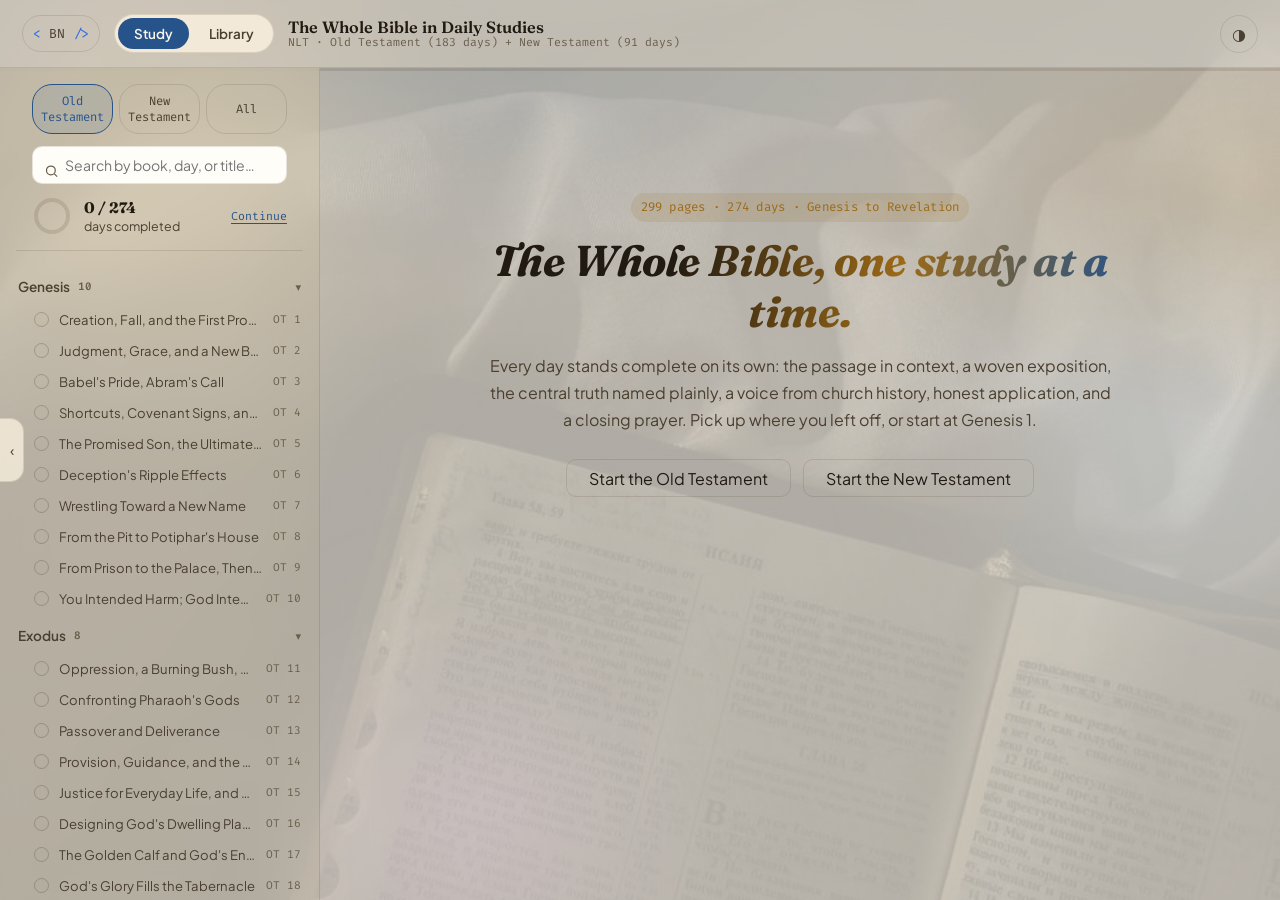
==== commit 7623750a: "changes" ====
--- a/bible-study.html
+++ b/bible-study.html
@@ -33,7 +33,7 @@
     <button class="bs-tab-btn" data-view="resources" role="tab" aria-selected="false">Library</button>
   </div>
   <div class="bs-title-block">
-    <b>The Whole Bible in Daily Sermonettes</b>
+    <b>The Whole Bible in Daily Studies</b>
     <span>NLT · Old Testament (183 days) + New Testament (91 days)</span>
   </div>
   <div class="bs-top-actions">
@@ -93,9 +93,9 @@
       <div class="bs-ref-badge">66 books · 1,189 chapters</div>
       <h2>The Resources Library</h2>
       <p>Every book of the Bible, Genesis to Revelation, with a plain-English overview and a
-      direct link into every single chapter — the actual text, cross-references, and dozens of
+      direct link into every single chapter, the actual text, cross-references, and dozens of
       classic and modern commentaries side by side. Built for whenever you want to go deeper than
-      today's sermonette.</p>
+      today's study.</p>
     </div>
 
     <!-- Step 1: choose a category before any books are shown -->
@@ -139,9 +139,22 @@
     <p class="bs-res-footnote">
       Overviews link to GotQuestions.org. Chapter links open BibleHub.com, which itself gives you
       the passage in dozens of translations plus commentaries including Matthew Henry, Spurgeon,
-      Guzik, Calvin, Barnes, the Cambridge and Pulpit commentaries, and more — all on one page.
+      Guzik, Calvin, Barnes, the Cambridge and Pulpit commentaries, and more all on one page.
       "Read" links open the passage on BibleGateway in the NLT, matching this guide's translation.
     </p>
+  </div>
+</section>
+
+<!-- ============================================================
+CHAPTER EXPOSITION — a deep-dive breakdown of one chapter, reached
+from either the Library's chapter grid or a day's "Passage, Opened
+Up" section. Not a persistent tab — it's a destination you arrive
+at and can leave from.
+============================================================ -->
+<section class="bs-exposition bs-view" id="bs-view-exposition" aria-label="Chapter exposition">
+  <div class="bs-exposition-inner">
+    <button class="bs-exp-back" id="bs-exp-back">&larr; Back</button>
+    <div id="bs-exp-content"></div>
   </div>
 </section>
 
@@ -153,13 +166,14 @@
     <p class="bs-modal-body" id="bs-modal-body"></p>
     <div class="bs-modal-actions">
       <button class="bs-modal-btn bs-modal-cancel" id="bs-modal-cancel">Not now</button>
-      <button class="bs-modal-btn bs-modal-confirm" id="bs-modal-confirm">Open in a new tab ↗</button>
+      <a class="bs-modal-btn bs-modal-confirm" id="bs-modal-confirm" href="#" target="_blank" rel="noopener noreferrer">Open in a new tab ↗</a>
     </div>
   </div>
 </div>
 
 <script src="js/bible-data.js"></script>
 <script src="js/resources-data.js"></script>
+<script src="js/exposition-data.js"></script>
 <script src="js/bible-study.js"></script>
 </body>
 </html>
--- a/css/bible-study.css
+++ b/css/bible-study.css
@@ -237,7 +237,9 @@
   position:fixed; top:0; left:0; right:0; z-index:40;
   display:flex; align-items:center; gap:14px;
   padding:14px 22px;
+  background:var(--bs-bg);
   background:color-mix(in srgb, var(--bs-bg) var(--bs-topbar-alpha), transparent);
+  -webkit-backdrop-filter:blur(20px);
   backdrop-filter:blur(20px);
   border-bottom:1px solid var(--bs-border);
   transition:transform var(--bs-motion-dur) var(--bs-motion-hide);
@@ -303,6 +305,7 @@
 .bs-view{ display:none; padding-top:var(--bs-chrome-h); height:100vh; box-sizing:border-box; }
 .bs-main.active{ display:block; position:relative; }
 #bs-view-resources.active{ display:block; overflow-y:auto; }
+#bs-view-exposition.active{ display:block; overflow-y:auto; }
 
 /* main layout — reader always spans full width; the sidebar floats over/beside
    it as its own layer and never participates in a grid, so it can slide fully
@@ -326,7 +329,9 @@
 
 .bs-sidebar{
   border-right:1px solid var(--bs-border);
+  background:var(--bs-panel-2);
   background:color-mix(in srgb, var(--bs-panel-2) var(--bs-panel-alpha), transparent);
+  -webkit-backdrop-filter:blur(20px);
   backdrop-filter:blur(20px);
   display:flex; flex-direction:column;
   min-width:0; overflow:hidden;
@@ -355,7 +360,9 @@
   width:24px; height:64px; z-index:70;
   border:1px solid var(--bs-border); border-left:none;
   border-radius:0 14px 14px 0;
+  background:var(--bs-panel-2);
   background:color-mix(in srgb, var(--bs-panel-2) 88%, transparent);
+  -webkit-backdrop-filter:blur(16px);
   backdrop-filter:blur(16px);
   color:var(--bs-text-dim); cursor:pointer;
   display:flex; align-items:center; justify-content:center;
@@ -508,6 +515,16 @@
 .bs-passage-item:first-child{ border-top:none; }
 .bs-passage-item .pref{ font-family:var(--bs-serif); font-weight:600; font-style:italic; color:var(--bs-passage); font-size:1rem; }
 .bs-passage-item p{ margin:0; line-height:1.7; color:var(--bs-text); }
+.bs-passage-item.clickable{ cursor:pointer; border-radius:8px; margin:0 -10px; padding:14px 10px; transition:background .15s; }
+.bs-passage-item.clickable:first-child{ border-top:none; }
+.bs-passage-item.clickable:hover, .bs-passage-item.clickable:focus-visible{ background:var(--bs-passage-dim); outline:none; }
+.pref-hint{ font-size:.8rem; opacity:.7; }
+.bs-exp-link{
+  display:block; grid-column:1 / -1; margin-top:10px; font-family:var(--bs-mono); font-size:.76rem;
+  color:var(--bs-gold); background:none; border:none; padding:0; cursor:pointer;
+  text-decoration:underline; text-underline-offset:3px; text-align:left;
+}
+.bs-exp-link:hover{ opacity:.8; }
 @media (max-width:520px){
   .bs-passage-item{ grid-template-columns:1fr; gap:4px; }
 }
@@ -737,6 +754,77 @@
   max-width:64ch; margin-left:auto; margin-right:auto;
 }
 
+/* chapter chip: has an in-app exposition available */
+.bs-res-chap-link.has-exp{
+  border-color:var(--bs-gold); color:var(--bs-gold); position:relative;
+}
+.bs-res-chap-link.has-exp::after{
+  content:"\2726"; font-size:.6rem; position:absolute; top:-5px; right:-3px; color:var(--bs-gold);
+}
+.bs-res-chap-link.has-exp:hover{ background:var(--bs-gold); border-color:var(--bs-gold); color:var(--bs-bg); }
+.bs-res-exp-key{
+  text-align:center; font-family:var(--bs-mono); font-size:.72rem; color:var(--bs-text-faint);
+  margin:14px 0 0;
+}
+.bs-res-exp-key .k{ color:var(--bs-gold); }
+
+/* ============================================================
+   CHAPTER EXPOSITION VIEW
+   ============================================================ */
+.bs-exposition{
+  overflow-y:auto;
+  background:
+    radial-gradient(1000px 500px at 15% 0%, var(--bs-gold-dim), transparent 60%),
+    color-mix(in srgb, var(--bs-bg) var(--bs-reader-alpha), transparent);
+}
+.bs-exposition-inner{ max-width:720px; margin:0 auto; padding:0 clamp(20px,5vw,28px) 100px; }
+.bs-exp-back{
+  margin:20px 0 10px; font-family:var(--bs-mono); font-size:.82rem; color:var(--bs-text-dim);
+  background:none; border:1px solid var(--bs-border); border-radius:20px; padding:7px 14px; cursor:pointer;
+  transition:.15s;
+}
+.bs-exp-back:hover{ color:var(--bs-text); border-color:var(--bs-text-faint); }
+.bs-exp-crumb{
+  font-family:var(--bs-mono); font-size:.78rem; color:var(--bs-text-faint); margin:22px 0 14px;
+}
+.bs-exp-crumb b{ color:var(--bs-gold); font-weight:500; }
+.bs-exp-title{
+  font-family:var(--bs-serif); font-weight:700; font-style:italic;
+  font-size:clamp(1.7rem,4vw,2.4rem); line-height:1.2; margin:0 0 18px;
+  background:linear-gradient(100deg, var(--bs-text) 30%, var(--bs-gold) 70%);
+  -webkit-background-clip:text; background-clip:text; color:transparent;
+}
+.bs-exp-scene{
+  font-size:1.02rem; line-height:1.75; color:var(--bs-text-dim);
+  border-left:2px solid var(--bs-gold); padding-left:18px; margin-bottom:38px;
+}
+.bs-exp-section{ margin:30px 0; }
+.bs-exp-section-head{
+  display:flex; align-items:baseline; gap:10px; margin-bottom:10px; flex-wrap:wrap;
+}
+.bs-exp-section-head h4{
+  font-family:var(--bs-serif); font-weight:600; font-size:1.15rem; color:var(--bs-text); margin:0;
+}
+.bs-exp-range{ font-family:var(--bs-mono); font-size:.76rem; color:var(--bs-gold); }
+.bs-exp-section p{ margin:0; line-height:1.8; font-size:1rem; color:var(--bs-text); }
+
+.bs-exp-pagenav{ display:flex; gap:12px; margin-top:46px; }
+.bs-exp-pagenav a, .bs-exp-pagenav span{
+  flex:1; display:flex; flex-direction:column; gap:2px;
+  padding:14px 16px; border-radius:12px; border:1px solid var(--bs-border);
+  text-decoration:none; color:var(--bs-text); transition:.18s;
+}
+.bs-exp-pagenav a:hover{ border-color:var(--bs-gold); }
+.bs-exp-pagenav .next{ text-align:right; align-items:flex-end; }
+.bs-exp-pagenav .pn-label{ font-family:var(--bs-mono); font-size:.7rem; color:var(--bs-text-faint); }
+.bs-exp-pagenav .pn-title{ font-family:var(--bs-serif); font-weight:600; font-size:.98rem; }
+.bs-exp-pagenav .soon{ opacity:.45; }
+
+.bs-exp-progress-note{
+  margin-top:20px; padding:14px 18px; border-radius:10px; background:var(--bs-gold-dim);
+  border:1px solid var(--bs-border); font-size:.85rem; line-height:1.6; color:var(--bs-text-dim);
+}
+
 /* clickable voice card affordance */
 .bs-voice-card{ cursor:pointer; }
 .bs-voice-card:hover{ border-color:var(--bs-voice); }
@@ -774,8 +862,10 @@
 .bs-modal-btn{
   flex:1; padding:11px 14px; border-radius:10px; font-family:var(--bs-sans); font-size:.9rem; font-weight:600;
   cursor:pointer; transition:.15s;
+  display:flex; align-items:center; justify-content:center; text-decoration:none;
 }
 .bs-modal-cancel{ background:none; border:1px solid var(--bs-border-strong); color:var(--bs-text-dim); }
 .bs-modal-cancel:hover{ color:var(--bs-text); border-color:var(--bs-text-faint); }
 .bs-modal-confirm{ background:var(--bs-voice); border:1px solid var(--bs-voice); color:var(--bs-bg); }
 .bs-modal-confirm:hover{ filter:brightness(1.08); }
+.bs-modal-confirm.disabled{ opacity:.5; pointer-events:none; }
